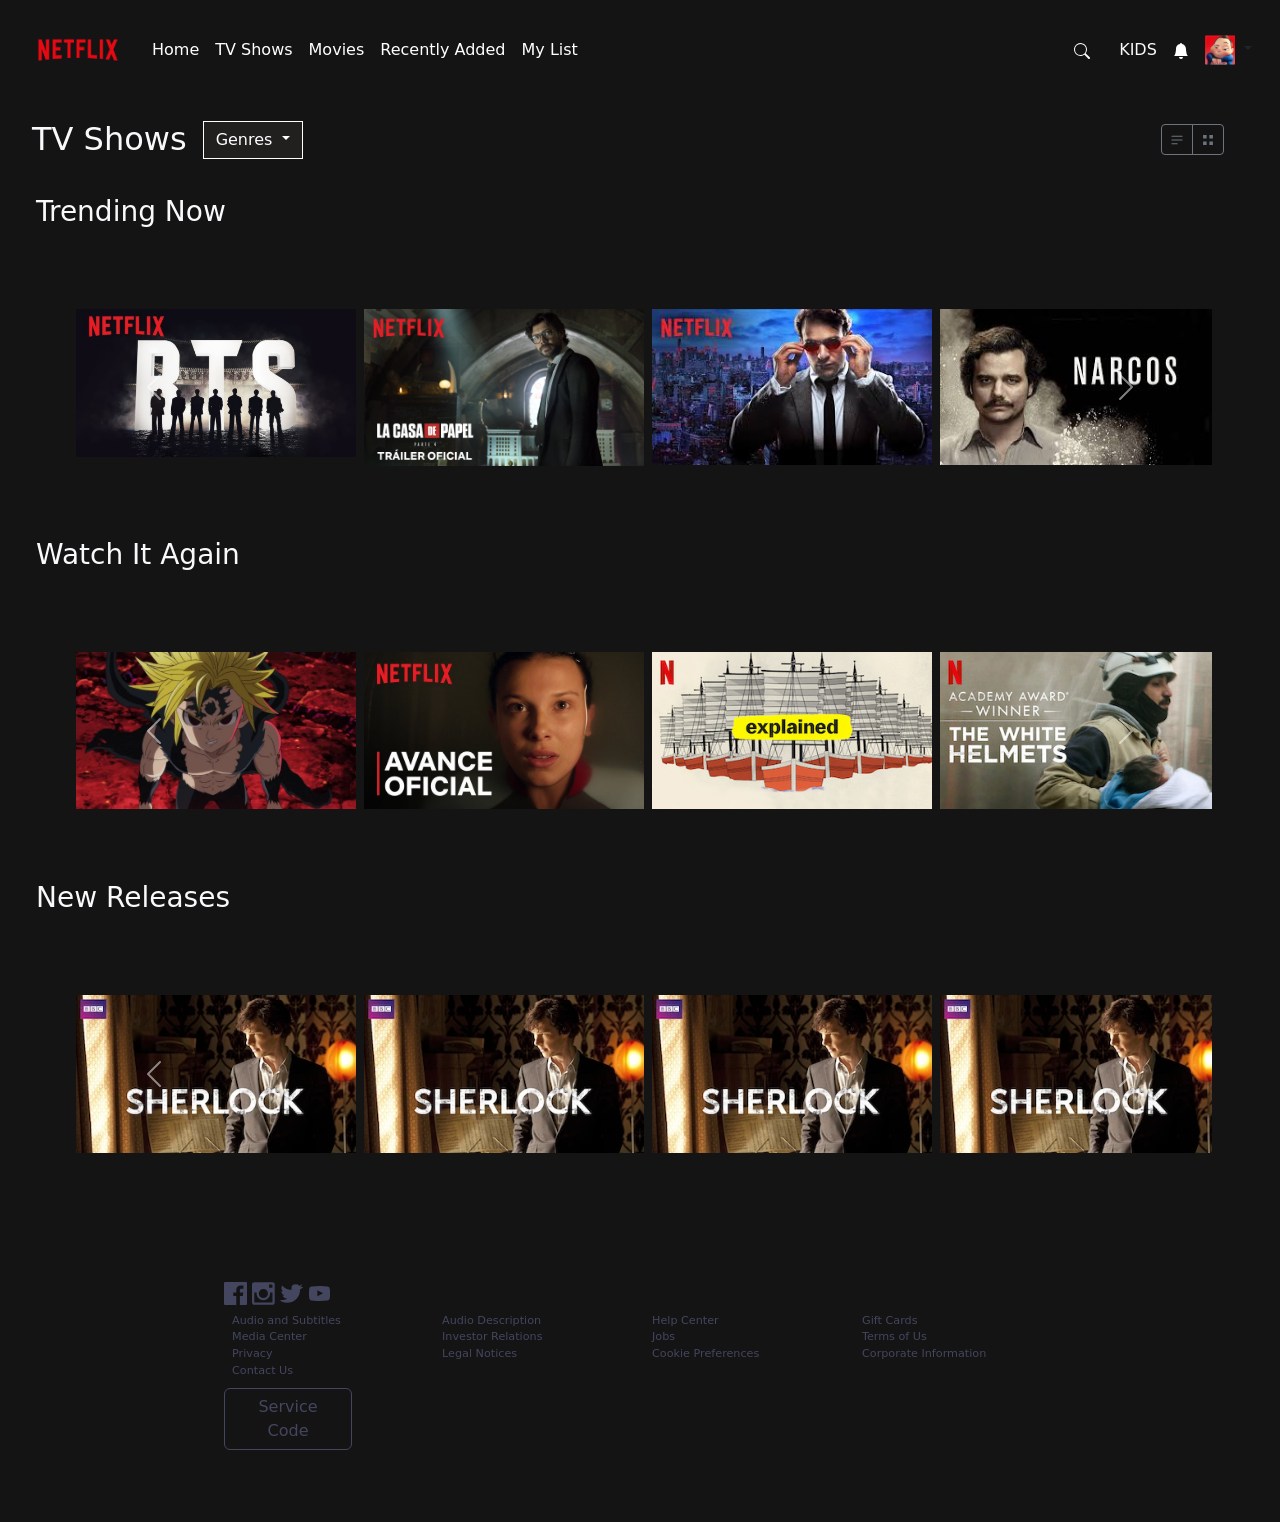
==== index.html @ c2bd01a2 "First update" ====
<!doctype html>
<html lang="en">
  <head>
    <meta charset="utf-8" />
    <meta name="viewport" content="width=device-width, initial-scale=1" />
    <title>Netflix Clone</title>
    <link
      href="https://cdn.jsdelivr.net/npm/bootstrap@5.3.8/dist/css/bootstrap.min.css"
      rel="stylesheet"
      integrity="sha384-sRIl4kxILFvY47J16cr9ZwB07vP4J8+LH7qKQnuqkuIAvNWLzeN8tE5YBujZqJLB"
      crossorigin="anonymous"
    />
    <link rel="stylesheet" href="./css/styles.css" />
  </head>
  <body class="p-3">
    <header>
      <nav class="navbar navbar-expand-lg navbar-dark">
        <div class="container-fluid">
          <a class="navbar-brand" href="./index.html"
            ><img
              src="./Netflix-assets/assets/netflix_logo.png"
              alt="netflix-logo"
              width="100px"
          /></a>
          <button
            class="navbar-toggler"
            type="button"
            data-bs-toggle="collapse"
            data-bs-target="#navbarSupportedContent"
            aria-controls="navbarSupportedContent"
            aria-expanded="false"
            aria-label="Toggle navigation"
          >
            <span class="navbar-toggler-icon"></span>
          </button>
          <div class="collapse navbar-collapse" id="navbarSupportedContent">
            <ul class="navbar-nav me-auto mb-2 mb-lg-0">
              <li class="nav-item">
                <!-- Barra Default Navbar -->
                <a class="nav-link active" aria-current="page" href="#">Home</a>
              </li>
              <li class="nav-item">
                <!-- Barra Default TV ShowNavbar -->
                <a class="nav-link active" aria-current="page" href="#"
                  >TV Shows</a
                >
              </li>
              <li class="nav-item">
                <!-- Barra Default Navbar -->
                <a class="nav-link active" aria-current="page" href="#"
                  >Movies</a
                >
              </li>
              <li class="nav-item">
                <!-- Barra Default Navbar -->
                <a class="nav-link active" aria-current="page" href="#"
                  >Recently Added</a
                >
              </li>
              <li class="nav-item">
                <!-- Barra Default My List Navbar -->
                <a class="nav-link active" aria-current="page" href="#"
                  >My List</a
                >
              </li>
            </ul>
            <div clas="row">
              <!-- contenitore derecho de la barra -->
              <div
                class="col d-flex justify-content-between gap-3 align-items-center list-unstyled"
              >
                <form class="d-flex align-items-center" role="search">
                  <!-- Bar-search -->
                  <button class="btn btn-outline text-light" type="submit">
                    <!-- button search -->
                    <svg
                      xmlns="http://www.w3.org/2000/svg"
                      width="16"
                      height="16"
                      fill="currentColor"
                      class="bi bi-search"
                      viewBox="0 0 16 16"
                    >
                      <path
                        d="M11.742 10.344a6.5 6.5 0 1 0-1.397 1.398h-.001q.044.06.098.115l3.85 3.85a1 1 0 0 0 1.415-1.414l-3.85-3.85a1 1 0 0 0-.115-.1zM12 6.5a5.5 5.5 0 1 1-11 0 5.5 5.5 0 0 1 11 0"
                      />
                    </svg>
                  </button>
                </form>
                <li class="nav-item list-unstyled">
                  <!-- Barra Default Kids Navbar -->
                  <a
                    class="nav-link active text-light"
                    aria-current="page"
                    href="#"
                    >KIDS</a
                  >
                </li>
                <li class="nav-item">
                  <!-- Barra Default TV ShowNavbar -->
                  <a
                    class="nav-link active text-white"
                    aria-current="page"
                    href="#"
                    ><svg
                      xmlns="http://www.w3.org/2000/svg"
                      width="16"
                      height="16"
                      fill="currentColor"
                      class="bi bi-bell-fill"
                      viewBox="0 0 16 16"
                    >
                      <path
                        d="M8 16a2 2 0 0 0 2-2H6a2 2 0 0 0 2 2m.995-14.901a1 1 0 1 0-1.99 0A5 5 0 0 0 3 6c0 1.098-.5 6-2 7h14c-1.5-1-2-5.902-2-7 0-2.42-1.72-4.44-4.005-4.901"
                      /></svg
                  ></a>
                </li>
                <li class="nav-item dropdown">
                  <!-- img user dropdown -->
                  <a
                    class="nav-link dropdown-toggle"
                    href="#"
                    role="button"
                    data-bs-toggle="dropdown"
                    aria-expanded="false"
                    ><!-- Lista desplegable -->
                    <img
                      src="./Netflix-assets/assets/avatar.png"
                      alt="avatar-img"
                      width="30px"
                    />
                  </a>
                  <ul class="dropdown-menu">
                    <li><a class="dropdown-item" href="#">Action</a></li>
                    <li>
                      <a class="dropdown-item" href="#">Another action</a>
                    </li>
                    <li><hr class="dropdown-divider" /></li>
                    <li>
                      <a class="dropdown-item" href="#">Something else here</a>
                    </li>
                  </ul>
                </li>
              </div>
            </div>
          </div>
        </div>
      </nav>
    </header>

    <main class="p-3">
      <div class="row">
        <!-- Conteedor Carrusel -->
        <div class="col d-flex text-light">
          <!-- block title carrusel -->
          <div class="col d-flex justify-content-start align-items-center">
            <h2 class="me-3 mb-0">TV Shows</h2>
            <div class="dropdown netflix-color">
              <!-- dropdown list -->
              <button
                class="btn btn-secondary border-0 dropdown-toggle netflix-color"
                type="button"
                data-bs-toggle="dropdown"
                aria-expanded="false"
              >
                Genres
              </button>
              <ul class="dropdown-menu">
                <li><a class="dropdown-item" href="#">Action</a></li>
                <li><a class="dropdown-item" href="#">Another action</a></li>
                <li>
                  <a class="dropdown-item" href="#">Something else here</a>
                </li>
              </ul>
            </div>
          </div>
          <div class="container d-flex justify-content-end p-4 w-50">
            <div class="btn-group" role="group">
              <button type="button" class="btn btn-outline-secondary btn-sm">
                <svg
                  xmlns="http://www.w3.org/2000/svg"
                  width="14"
                  height="14"
                  viewBox="0 0 20 20"
                >
                  <path
                    fill="currentColor"
                    d="M2 4.75A.75.75 0 0 1 2.75 4h14.5a.75.75 0 0 1 0 1.5H2.75A.75.75 0 0 1 2 4.75Zm0 10.5a.75.75 0 0 1 .75-.75h7.5a.75.75 0 0 1 0 1.5h-7.5a.75.75 0 0 1-.75-.75ZM2 10a.75.75 0 0 1 .75-.75h14.5a.75.75 0 0 1 0 1.5H2.75A.75.75 0 0 1 2 10Z"
                  />
                </svg>
              </button>

              <button type="button" class="btn btn-outline-secondary btn-sm">
                <svg
                  xmlns="http://www.w3.org/2000/svg"
                  width="14"
                  height="14"
                  viewBox="0 0 20 20"
                >
                  <path
                    fill="currentColor"
                    d="M3 3h5v5H3V3zm9 0h5v5h-5V3zM3 12h5v5H3v-5zm9 0h5v5h-5v-5z"
                  />
                </svg>
              </button>
            </div>
          </div>
        </div>
      </div>
      <div class="row">
        <div class="row text-light p-3">
          <h3 class="me-3 mb-0s">Trending Now</h3>
        </div>
        <div class="col p-5">
          <div id="carouselTrending" class="carousel slide">
            <!-- block carousel -->
            <div class="carousel-inner">
              <!-- inizio carrusel -->
              <div class="carousel-item active">
                <!-- slide carousel x6 -->
                <div class="row g-2">
                  <div class="col-6 col-md-3">
                    <!-- contenitote img -->
                    <img
                      src="./Netflix-images/BTS-netflix.webp"
                      class="d-block w-100 m-2"
                      alt="..."
                    />
                  </div>
                  <div class="col-6 col-md-3">
                    <!-- contenitote img -->
                    <img
                      src="./Netflix-images/Casa-de-papel.jpg"
                      class="d-block w-100 m-2"
                      alt="..."
                    />
                  </div>
                  <div class="col-6 col-md-3">
                    <!-- contenitote img -->
                    <img
                      src="./Netflix-images/daredevil.jpg"
                      class="d-block w-100 m-2"
                      alt="..."
                    />
                  </div>
                  <div class="col-6 col-md-3">
                    <!-- contenitote img -->
                    <img
                      src="./Netflix-images/narcos.jpg"
                      class="d-block w-100 m-2"
                      alt="..."
                    />
                  </div>
                </div>
              </div>
              <div class="carousel-inner">
                <!-- inizio carrusel -->
                <div class="carousel-item">
                  <!-- slide carousel x6 -->
                  <div class="row g-2">
                    <div class="col-6 col-md-3">
                      <!-- contenitore img -->
                      <img
                        src="./Netflix-images/S7-3-Netlix.webp"
                        class="d-block w-100 m-2"
                        alt="..."
                      />
                    </div>
                    <div class="col-6 col-md-3">
                      <!-- contenitore img -->
                      <img
                        src="./Netflix-images/SQ-Netflix-5.jpg"
                        class="d-block w-100 m-2"
                        alt="..."
                      />
                    </div>
                    <div class="col-6 col-md-3">
                      <!-- contenitore img -->
                      <img
                        src="./Netflix-assets/assets/media/media12.jpg"
                        class="d-block w-100 m-2"
                        alt="..."
                      />
                    </div>
                    <div class="col-6 col-md-3">
                      <!-- contenitore img -->
                      <img
                        src="./Netflix-assets/assets/media/media1.jpg"
                        class="d-block w-100 m-2"
                        alt="..."
                      />
                    </div>
                  </div>
                </div>
              </div>
            </div>
            <!-- buttons multimedia -->
            <button
              class="carousel-control-prev"
              type="button"
              data-bs-target="#carouselTrending"
              data-bs-slide="prev"
            >
              <span
                class="carousel-control-prev-icon"
                aria-hidden="true"
              ></span>
              <span class="visually-hidden">Previous</span>
            </button>
            <button
              class="carousel-control-next"
              type="button"
              data-bs-target="#carouselTrending"
              data-bs-slide="next"
            >
              <span
                class="carousel-control-next-icon"
                aria-hidden="true"
              ></span>
              <span class="visually-hidden">Next</span>
            </button>
          </div>
        </div>
      </div>
      <div class="row">
        <div class="row text-light p-3">
          <h3 class="me-3 mb-0s">Watch It Again</h3>
        </div>
        <div class="col p-5">
          <div id="carouselAgain" class="carousel slide">
            <!-- block carousel -->
            <div class="carousel-inner">
              <!-- inizio carrusel -->
              <div class="carousel-item active">
                <!-- slide carousel x6 -->
                <div class="row g-2">
                  <div class="col-6 col-md-3">
                    <!-- contenitote img -->
                    <img
                      src="./Netflix-images/S7-2-Netflix.webp"
                      class="d-block w-100 m-2"
                      alt="..."
                    />
                  </div>
                  <div class="col-6 col-md-3">
                    <!-- contenitote img -->
                    <img
                      src="./Netflix-images/ST-Netflix-4.jpg"
                      class="d-block w-100 m-2"
                      alt="..."
                    />
                  </div>
                  <div class="col-6 col-md-3">
                    <!-- contenitote img -->
                    <img
                      src="./Netflix-assets/assets/media/media15.jpg"
                      class="d-block w-100 m-2"
                      alt="..."
                    />
                  </div>
                  <div class="col-6 col-md-3">
                    <!-- contenitote img -->
                    <img
                      src="./Netflix-assets/assets/media/media17.jpg"
                      class="d-block w-100 m-2"
                      alt="..."
                    />
                  </div>
                </div>
              </div>
              <div class="carousel-inner">
                <!-- inizio carrusel -->
                <div class="carousel-item">
                  <!-- slide carousel x6 -->
                  <div class="row g-2">
                    <div class="col-6 col-md-3">
                      <!-- contenitore img -->
                      <img
                        src="./Netflix-assets/assets/media/media1.jpg"
                        class="d-block w-100 m-2"
                        alt="..."
                      />
                    </div>
                    <div class="col-6 col-md-3">
                      <!-- contenitore img -->
                      <img
                        src="./Netflix-assets/assets/media/media1.jpg"
                        class="d-block w-100 m-2"
                        alt="..."
                      />
                    </div>
                    <div class="col-6 col-md-3">
                      <!-- contenitore img -->
                      <img
                        src="./Netflix-assets/assets/media/media1.jpg"
                        class="d-block w-100 m-2"
                        alt="..."
                      />
                    </div>
                    <div class="col-6 col-md-3">
                      <!-- contenitore img -->
                      <img
                        src="./Netflix-assets/assets/media/media1.jpg"
                        class="d-block w-100 m-2"
                        alt="..."
                      />
                    </div>
                  </div>
                </div>
              </div>
            </div>
            <!-- buttons multimedia -->
            <button
              class="carousel-control-prev"
              type="button"
              data-bs-target="#carouselAgain"
              data-bs-slide="prev"
            >
              <span
                class="carousel-control-prev-icon"
                aria-hidden="true"
              ></span>
              <span class="visually-hidden">Previous</span>
            </button>
            <button
              class="carousel-control-next"
              type="button"
              data-bs-target="#carouselAgain"
              data-bs-slide="next"
            >
              <span
                class="carousel-control-next-icon"
                aria-hidden="true"
              ></span>
              <span class="visually-hidden">Next</span>
            </button>
          </div>
        </div>
      </div>
      <div class="row">
        <div class="row text-light p-3">
          <h3 class="me-3 mb-0s">New Releases</h3>
        </div>
        <div class="col p-5">
          <div id="carouselNew" class="carousel slide">
            <!-- block carousel -->
            <div class="carousel-inner">
              <!-- inizio carrusel -->
              <div class="carousel-item active">
                <!-- slide carousel x6 -->
                <div class="row g-2">
                  <div class="col-6 col-md-3">
                    <!-- contenitote img -->
                    <img
                      src="./Netflix-assets/assets/media/media0.webp"
                      class="d-block w-100 m-2"
                      alt="..."
                    />
                  </div>
                  <div class="col-6 col-md-3">
                    <!-- contenitote img -->
                    <img
                      src="./Netflix-assets/assets/media/media0.webp"
                      class="d-block w-100 m-2"
                      alt="..."
                    />
                  </div>
                  <div class="col-6 col-md-3">
                    <!-- contenitote img -->
                    <img
                      src="./Netflix-assets/assets/media/media0.webp"
                      class="d-block w-100 m-2"
                      alt="..."
                    />
                  </div>
                  <div class="col-6 col-md-3">
                    <!-- contenitote img -->
                    <img
                      src="./Netflix-assets/assets/media/media0.webp"
                      class="d-block w-100 m-2"
                      alt="..."
                    />
                  </div>
                </div>
              </div>
              <div class="carousel-inner">
                <!-- inizio carrusel -->
                <div class="carousel-item">
                  <!-- slide carousel x6 -->
                  <div class="row g-2">
                    <div class="col-6 col-md-3">
                      <!-- contenitore img -->
                      <img
                        src="./Netflix-assets/assets/media/media1.jpg"
                        class="d-block w-100 m-2"
                        alt="..."
                      />
                    </div>
                    <div class="col-6 col-md-3">
                      <!-- contenitore img -->
                      <img
                        src="./Netflix-assets/assets/media/media1.jpg"
                        class="d-block w-100 m-2"
                        alt="..."
                      />
                    </div>
                    <div class="col-6 col-md-3">
                      <!-- contenitore img -->
                      <img
                        src="./Netflix-assets/assets/media/media1.jpg"
                        class="d-block w-100 m-2"
                        alt="..."
                      />
                    </div>
                    <div class="col-6 col-md-3">
                      <!-- contenitore img -->
                      <img
                        src="./Netflix-assets/assets/media/media1.jpg"
                        class="d-block w-100 m-2"
                        alt="..."
                      />
                    </div>
                  </div>
                </div>
              </div>
            </div>
            <!-- buttons multimedia -->
            <button
              class="carousel-control-prev"
              type="button"
              data-bs-target="#carouselNew"
              data-bs-slide="prev"
            >
              <span
                class="carousel-control-prev-icon"
                aria-hidden="true"
              ></span>
              <span class="visually-hidden">Previous</span>
            </button>
            <button
              class="carousel-control-next"
              type="button"
              data-bs-target="#carouselNew"
              data-bs-slide="next"
            >
              <span
                class="carousel-control-next-icon"
                aria-hidden="true"
              ></span>
              <span class="visually-hidden">Next</span>
            </button>
          </div>
        </div>
      </div>
    </main>

    <footer class="p-5">
      <div class="row">
        <div class="col">
          <!-- container buttons -->
          <svg
            xmlns="http://www.w3.org/2000/svg"
            width="23"
            height="23"
            viewBox="0 0 20 20"
          >
            <path
              fill="#43465e"
              fill-rule="evenodd"
              d="M18.896 0H1.104C.494 0 0 .494 0 1.104v17.792C0 19.506.494 20 1.104 20h9.578v-7.745H8.076V9.237h2.606V7.01c0-2.584 1.578-3.99 3.883-3.99c1.104 0 2.052.082 2.329.119v2.7h-1.598c-1.254 0-1.496.596-1.496 1.47v1.927h2.989l-.39 3.018h-2.6V20h5.097c.61 0 1.104-.494 1.104-1.104V1.104C20 .494 19.506 0 18.896 0Z"
            />
          </svg>
          <svg
            xmlns="http://www.w3.org/2000/svg"
            width="23"
            height="23"
            viewBox="0 0 432 432"
          >
            <path
              fill="#43465e"
              d="M384 99V56q0-11-11-11h-42q-11 0-11 11v43q0 10 11 10h42q11 0 11-10zM53 387h320q11 0 11-11V195h-45q2 12 2 21q0 53-37.5 90.5T213 344t-90.5-37.5T85 216q0-11 2-21H43v181q0 11 10 11zm160.5-256q-35.5 0-60.5 25t-25 60t25 60t60.5 25t60.5-25t25-60t-25-60t-60.5-25zM384 3q18 0 30.5 12.5T427 45v342q0 17-12.5 29.5T384 429H43q-18 0-30.5-12.5T0 387V45q0-17 12.5-29.5T43 3h341z"
            />
          </svg>
          <svg
            xmlns="http://www.w3.org/2000/svg"
            width="23"
            height="23"
            viewBox="0 0 1024 832"
          >
            <path
              fill="#43465e"
              d="M1024 128q-91 0-121 4q58-35 89-132q-9 6-29.5 19t-33 20.5T898 55t-36 11Q800 0 709 0q-92 0-144.5 38.5T512 160q0 4-1 27t-1 42.5t2 26.5q-134-7-237-53T96 64q-32 55-32 96q0 57 16 94.5t56 64.5q-40 1-72 1q0 152 146 181q-27 8-56 8q-20 0-39-4q19 61 76.5 97.5T320 640q-23 23-54 37t-71 19.5t-65 6.5t-66 1q-4 0-29 1.5T0 706q27 52 110.5 89T322 832q112 0 207.5-36.5t162-97.5T805 558t69-164t22-170q0-3 9.5-5.5T930 211t31.5-13.5t34-26.5t28.5-43z"
            />
          </svg>
          <svg
            xmlns="http://www.w3.org/2000/svg"
            width="23"
            height="23"
            viewBox="0 0 24 24"
          >
            <path
              fill="#43465e"
              d="M23 9.71a8.5 8.5 0 0 0-.91-4.13a2.92 2.92 0 0 0-1.72-1A78.36 78.36 0 0 0 12 4.27a78.45 78.45 0 0 0-8.34.3a2.87 2.87 0 0 0-1.46.74c-.9.83-1 2.25-1.1 3.45a48.29 48.29 0 0 0 0 6.48a9.55 9.55 0 0 0 .3 2a3.14 3.14 0 0 0 .71 1.36a2.86 2.86 0 0 0 1.49.78a45.18 45.18 0 0 0 6.5.33c3.5.05 6.57 0 10.2-.28a2.88 2.88 0 0 0 1.53-.78a2.49 2.49 0 0 0 .61-1a10.58 10.58 0 0 0 .52-3.4c.04-.56.04-3.94.04-4.54ZM9.74 14.85V8.66l5.92 3.11c-1.66.92-3.85 1.96-5.92 3.08Z"
            />
          </svg>
        </div>
      </div>
      <div class="row p-2 footerP">
        <div class="container">
          <div class="row text-netflix">
            <!-- container info -->
            <div class="col d-flex flex-column">
              <span>Audio and Subtitles</span>
              <span>Media Center</span>
              <span>Privacy</span>
              <span>Contact Us</span>
            </div>
            <div class="col d-flex flex-column">
              <span>Audio Description</span>
              <span>Investor Relations</span>
              <span>Legal Notices</span>
            </div>
            <div class="col d-flex flex-column">
              <span>Help Center</span>
              <span>Jobs</span>
              <span>Cookie Preferences</span>
            </div>
            <div class="col d-flex flex-column">
              <span>Gift Cards</span>
              <span>Terms of Us</span>
              <span>Corporate Information</span>
            </div>
          </div>
        </div>
      </div>
      <div class="row d-flex" >
        <a href="./userpage.html">
          <button type="button" class="btn styleButton"style="width: 8em">Service Code</button>
        </a>
        
      </div>
    </footer>

    <script
      src="https://cdn.jsdelivr.net/npm/bootstrap@5.3.8/dist/js/bootstrap.bundle.min.js"
      integrity="sha384-FKyoEForCGlyvwx9Hj09JcYn3nv7wiPVlz7YYwJrWVcXK/BmnVDxM+D2scQbITxI"
      crossorigin="anonymous"
    ></script>
  </body>
</html>
---- css/styles.css ----
.netflix-color{
    background-color:#221f1f;
    border: 1px solid white;

}
body{
    background-color: #141414;
}
.text-netflix{
    color: #43465e;
}
.headerShadow{
   background-image: linear-gradient(to bottom, #000000, #060606, #0b0b0b, #101010, #141414);
}
footer{
    margin: 0.5em 10em;
}
.footerP{
    font-size: 0.7em;

}
.styleButton{
    color: #43465e;
    background-color:#141414;
    border: 1px solid #43465e;
    width: 18em;
}
.styleButton2{
    color: #ffffff;
    background-color:#333333;
    font-size: 1.3em;
    font-weight: bold;
    width: 18em;
}
.inputStyle{
    background-color: #6f6f72;
    width: 18em;
    height: 2em;
    color: white;
    font-size: 1em;
}
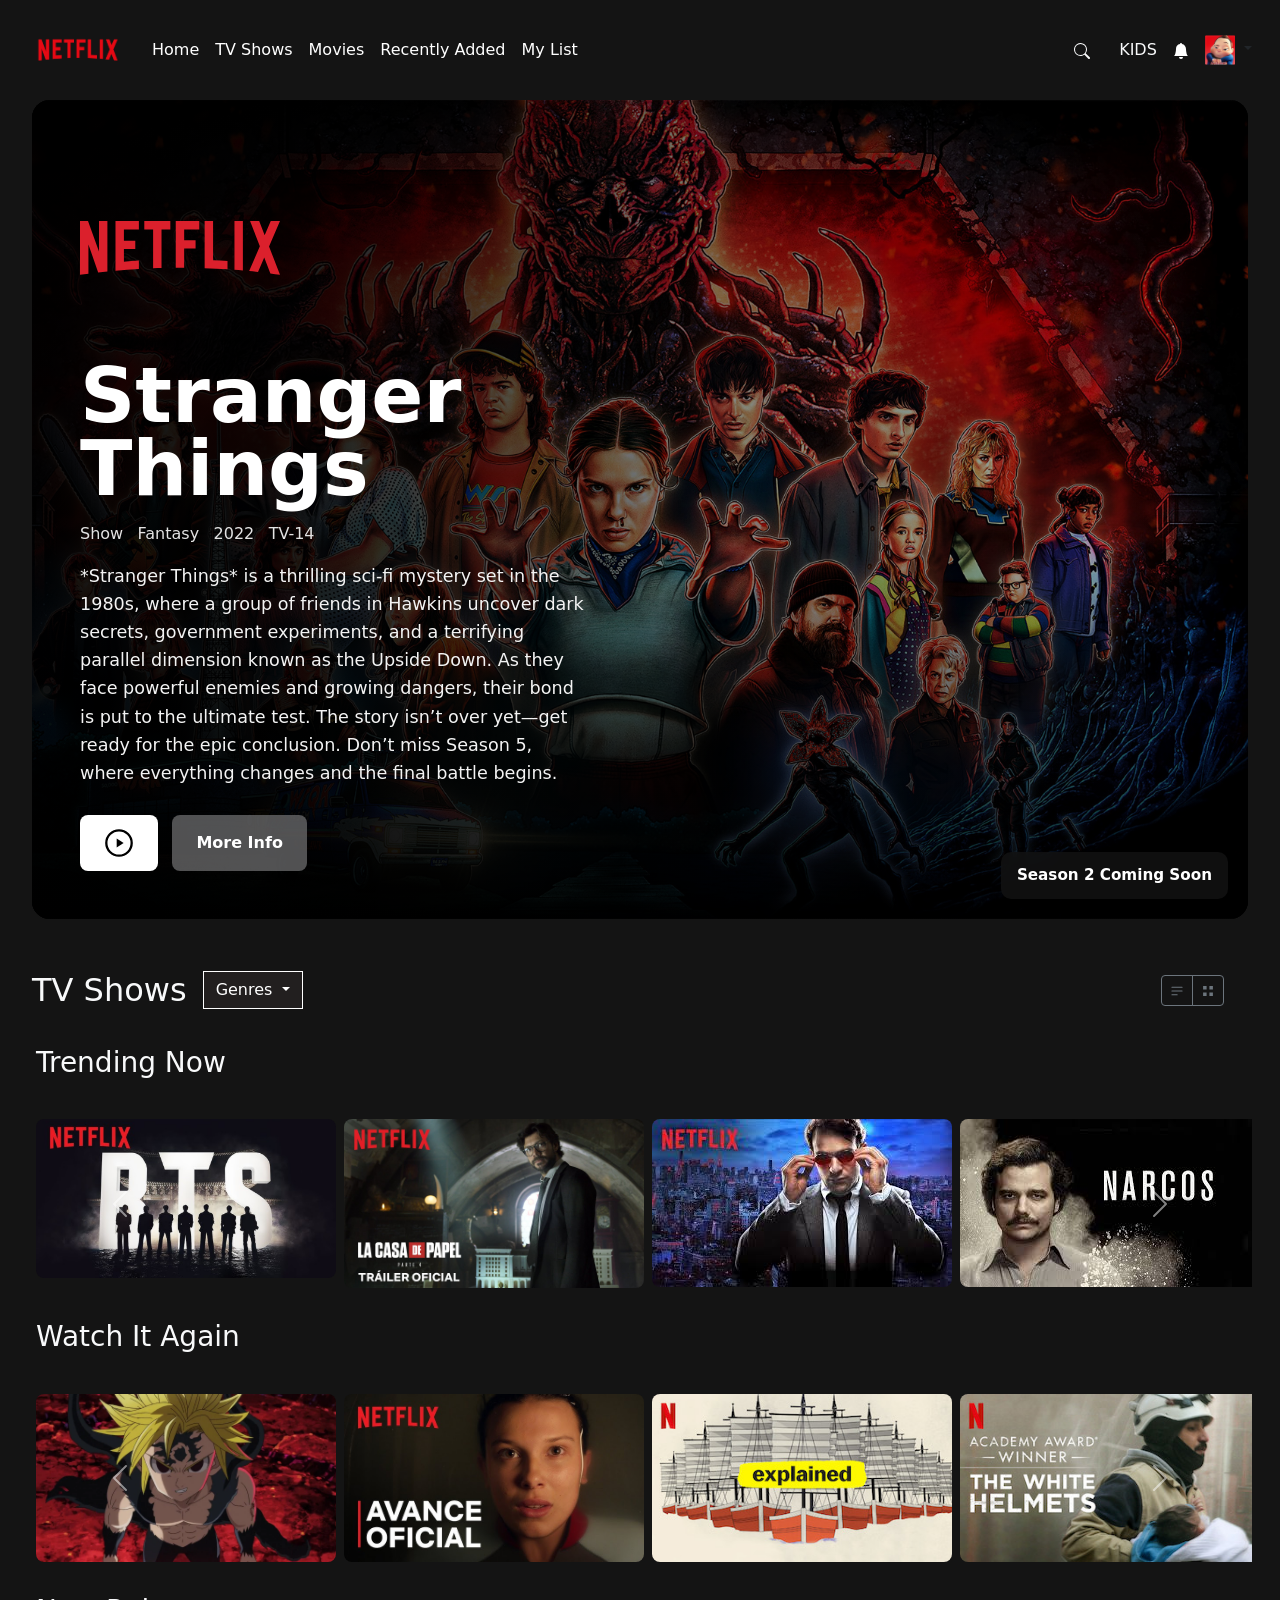
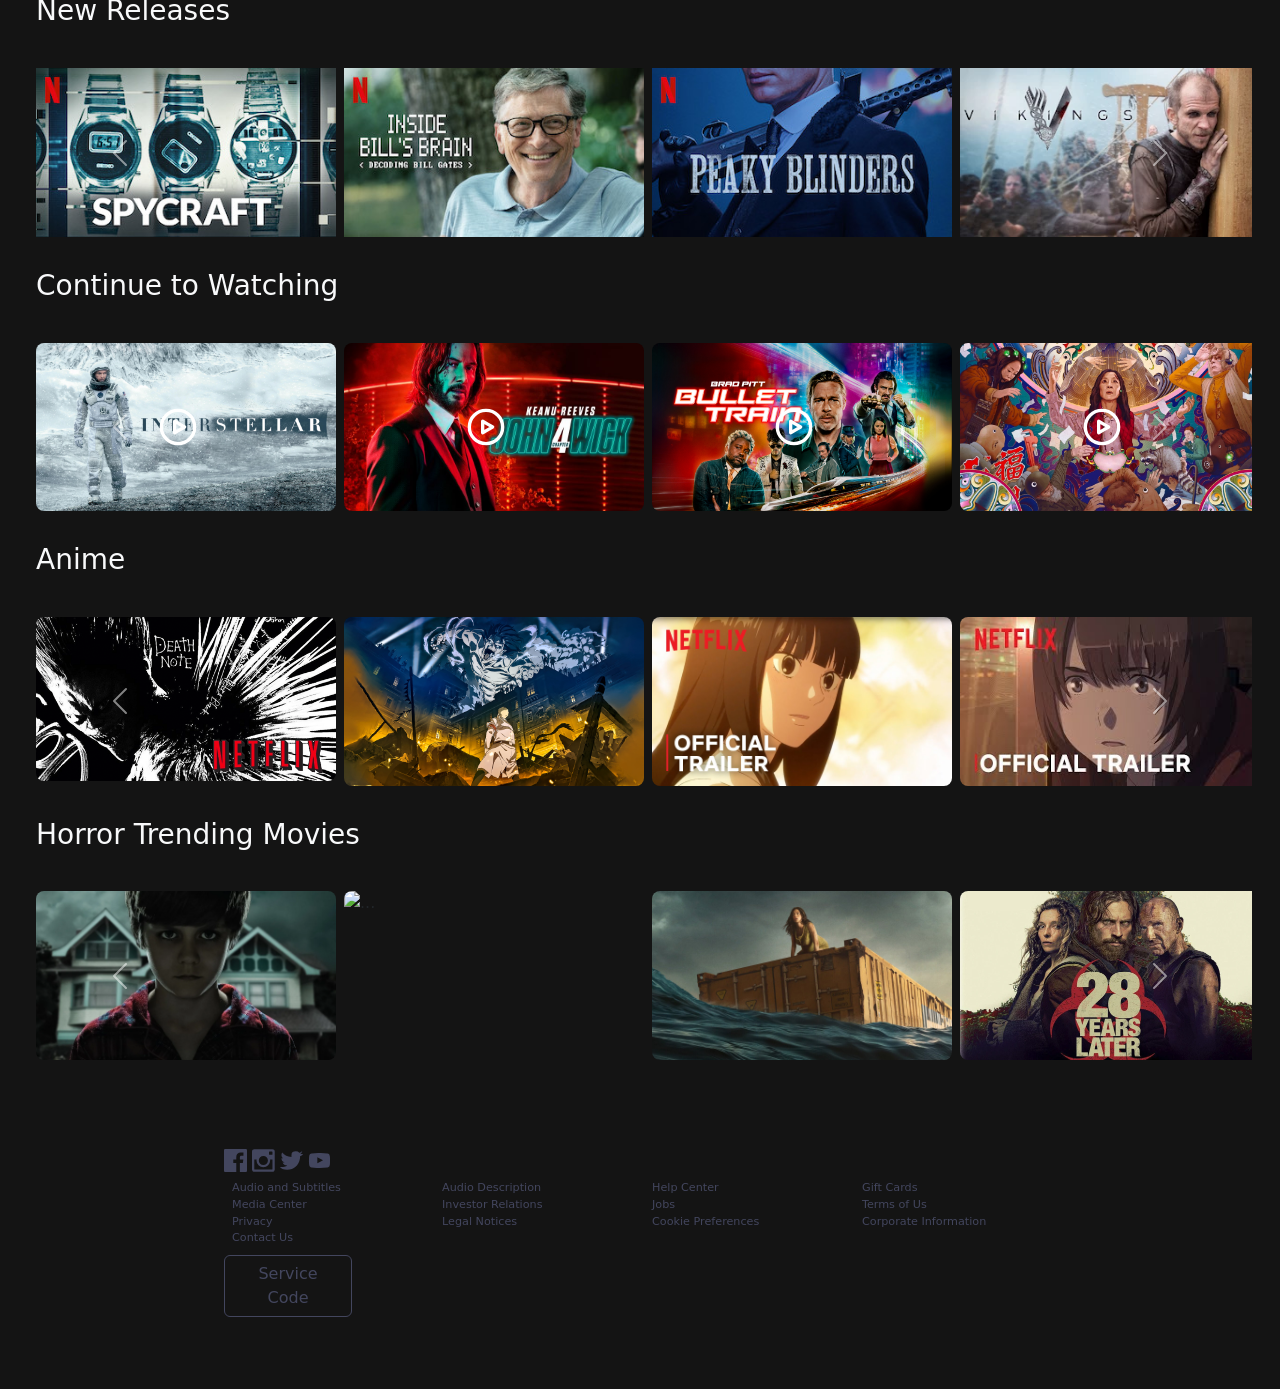
==== commit 8718e8ab: "Added the settings page" ====
--- a/index.html
+++ b/index.html
@@ -130,10 +130,16 @@
                       width="30px"
                     />
                   </a>
-                  <ul class="dropdown-menu">
-                    <li><a class="dropdown-item" href="#">Action</a></li>
+                  <ul class="dropdown-menu dropdown-menu-end">
                     <li>
-                      <a class="dropdown-item" href="#">Another action</a>
+                      <a class="dropdown-item" href="./settings.html"
+                        >Settings</a
+                      >
+                    </li>
+                    <li>
+                      <a class="dropdown-item" href="./userpage.html"
+                        >My Account</a
+                      >
                     </li>
                     <li><hr class="dropdown-divider" /></li>
                     <li>
@@ -149,6 +155,90 @@
     </header>
 
     <main class="p-3">
+      <section class="hero-banner">
+        <!-- banner netflix -->
+
+        <div class="hero-banner-bg">
+          <img
+            src="./Netflix-images/stranger-things-3840x2160-25038.jpg"
+            alt="Featured show banner"
+          />
+        </div>
+
+        <div class="hero-banner-overlay"></div>
+
+        <div class="hero-banner-content">
+          <div class="hero-kicker">
+            <svg
+              xmlns="http://www.w3.org/2000/svg"
+              width="200"
+              height="200"
+              viewBox="0 0 512 138"
+            >
+              <path
+                fill="#DB202C"
+                d="M340.657 0v100.203c12.36.575 24.687 1.27 36.98 2.09v21.245a1822.444 1822.444 0 0 0-58.542-2.959V0h21.562ZM512 .012l-28.077 65.094l28.07 72.438l-.031.013a1789.409 1789.409 0 0 0-24.576-3.323l-15.763-40.656l-15.913 36.882a1815.88 1815.88 0 0 0-22.662-2.36l27.371-63.43L435.352.013h23.325l14.035 36.184L488.318.012H512ZM245.093 119.526V.011h60.19v21.436h-38.628v27.78h29.227v21.245h-29.227v49.05l-21.562.004ZM164.58 21.448V.01h66.69v21.437h-22.565v98.66c-7.197.19-14.386.412-21.56.683V21.448H164.58ZM90.868 126.966V.014h59.89v21.435h-38.331v29.036c8.806-.113 21.327-.24 29.117-.222V71.51c-9.751-.12-20.758.134-29.117.217v32.164a1848.195 1848.195 0 0 1 38.331-2.62v21.247a1815.638 1815.638 0 0 0-59.89 4.45ZM48.571 77.854L48.57.01h21.562v128.96c-7.882.81-15.75 1.673-23.603 2.584L21.56 59.824v74.802a1834.87 1834.87 0 0 0-21.561 2.936V.012H20.49l28.08 77.842Zm346.854 46.965V.012h21.563V126.6c-7.179-.64-14.364-1.23-21.563-1.78Z"
+              />
+            </svg>
+          </div>
+
+          <h1 class="hero-title">Stranger Things</h1>
+
+          <div class="hero-meta">
+            <span>Show</span>
+            <span>Fantasy</span>
+            <span>2022</span>
+            <span>TV-14</span>
+          </div>
+
+          <p class="hero-description">
+            *Stranger Things* is a thrilling sci-fi mystery set in the 1980s,
+            where a group of friends in Hawkins uncover dark secrets, government
+            experiments, and a terrifying parallel dimension known as the Upside
+            Down. As they face powerful enemies and growing dangers, their bond
+            is put to the ultimate test. The story isn’t over yet—get ready for
+            the epic conclusion. Don’t miss Season 5, where everything changes
+            and the final battle begins.
+          </p>
+
+          <div class="hero-actions">
+            <button type="button" class="btn btn-hero-play">
+              <svg
+                xmlns="http://www.w3.org/2000/svg"
+                width="30"
+                height="30"
+                viewBox="0 0 26 26"
+              >
+                <circle
+                  cx="13"
+                  cy="13"
+                  r="11"
+                  fill="none"
+                  stroke="#000000"
+                  stroke-width="2"
+                />
+                <path fill="#000000" d="m17 13l-6 4V9" />
+              </svg>
+            </button>
+
+            <button
+              type="button"
+              class="btn btn-hero-info"
+              data-bs-toggle="modal"
+              data-bs-target="#movieModal"
+              data-title="Wednesday"
+              data-review="Smart, sarcastic and a little dead inside, Wednesday Addams investigates a murder spree while making new friends and foes at Nevermore Academy."
+              data-genre="Fantasy / Mystery"
+              data-year="2022"
+              data-image="./Netflix-images/ST-Netflix-4.jpg"
+            >
+              More Info
+            </button>
+          </div>
+        </div>
+
+        <div class="hero-badge">Season 2 Coming Soon</div>
+      </section>
       <div class="row">
         <!-- Conteedor Carrusel -->
         <div class="col d-flex text-light">
@@ -211,7 +301,7 @@
         <div class="row text-light p-3">
           <h3 class="me-3 mb-0s">Trending Now</h3>
         </div>
-        <div class="col p-5">
+        <div class="col p-2">
           <div id="carouselTrending" class="carousel slide">
             <!-- block carousel -->
             <div class="carousel-inner">
@@ -223,7 +313,7 @@
                     <!-- contenitote img -->
                     <img
                       src="./Netflix-images/BTS-netflix.webp"
-                      class="d-block w-100 m-2"
+                      class="d-block w-100 m-2 movie-card"
                       alt="..."
                     />
                   </div>
@@ -231,7 +321,7 @@
                     <!-- contenitote img -->
                     <img
                       src="./Netflix-images/Casa-de-papel.jpg"
-                      class="d-block w-100 m-2"
+                      class="d-block w-100 m-2 movie-card"
                       alt="..."
                     />
                   </div>
@@ -239,7 +329,7 @@
                     <!-- contenitote img -->
                     <img
                       src="./Netflix-images/daredevil.jpg"
-                      class="d-block w-100 m-2"
+                      class="d-block w-100 m-2 movie-card"
                       alt="..."
                     />
                   </div>
@@ -247,7 +337,7 @@
                     <!-- contenitote img -->
                     <img
                       src="./Netflix-images/narcos.jpg"
-                      class="d-block w-100 m-2"
+                      class="d-block w-100 m-2 movie-card"
                       alt="..."
                     />
                   </div>
@@ -262,7 +352,7 @@
                       <!-- contenitore img -->
                       <img
                         src="./Netflix-images/S7-3-Netlix.webp"
-                        class="d-block w-100 m-2"
+                        class="d-block w-100 m-2 movie-card"
                         alt="..."
                       />
                     </div>
@@ -270,7 +360,7 @@
                       <!-- contenitore img -->
                       <img
                         src="./Netflix-images/SQ-Netflix-5.jpg"
-                        class="d-block w-100 m-2"
+                        class="d-block w-100 m-2 movie-card"
                         alt="..."
                       />
                     </div>
@@ -278,7 +368,7 @@
                       <!-- contenitore img -->
                       <img
                         src="./Netflix-assets/assets/media/media12.jpg"
-                        class="d-block w-100 m-2"
+                        class="d-block w-100 m-2 movie-card"
                         alt="..."
                       />
                     </div>
@@ -286,7 +376,7 @@
                       <!-- contenitore img -->
                       <img
                         src="./Netflix-assets/assets/media/media1.jpg"
-                        class="d-block w-100 m-2"
+                        class="d-block w-100 m-2 movie-card"
                         alt="..."
                       />
                     </div>
@@ -326,7 +416,7 @@
         <div class="row text-light p-3">
           <h3 class="me-3 mb-0s">Watch It Again</h3>
         </div>
-        <div class="col p-5">
+        <div class="col p-2">
           <div id="carouselAgain" class="carousel slide">
             <!-- block carousel -->
             <div class="carousel-inner">
@@ -338,7 +428,7 @@
                     <!-- contenitote img -->
                     <img
                       src="./Netflix-images/S7-2-Netflix.webp"
-                      class="d-block w-100 m-2"
+                      class="d-block w-100 m-2 movie-card"
                       alt="..."
                     />
                   </div>
@@ -346,7 +436,7 @@
                     <!-- contenitote img -->
                     <img
                       src="./Netflix-images/ST-Netflix-4.jpg"
-                      class="d-block w-100 m-2"
+                      class="d-block w-100 m-2 movie-card"
                       alt="..."
                     />
                   </div>
@@ -354,7 +444,7 @@
                     <!-- contenitote img -->
                     <img
                       src="./Netflix-assets/assets/media/media15.jpg"
-                      class="d-block w-100 m-2"
+                      class="d-block w-100 m-2 movie-card"
                       alt="..."
                     />
                   </div>
@@ -362,7 +452,7 @@
                     <!-- contenitote img -->
                     <img
                       src="./Netflix-assets/assets/media/media17.jpg"
-                      class="d-block w-100 m-2"
+                      class="d-block w-100 m-2 movie-card"
                       alt="..."
                     />
                   </div>
@@ -376,32 +466,32 @@
                     <div class="col-6 col-md-3">
                       <!-- contenitore img -->
                       <img
-                        src="./Netflix-assets/assets/media/media1.jpg"
-                        class="d-block w-100 m-2"
-                        alt="..."
-                      />
-                    </div>
-                    <div class="col-6 col-md-3">
-                      <!-- contenitore img -->
-                      <img
-                        src="./Netflix-assets/assets/media/media1.jpg"
-                        class="d-block w-100 m-2"
-                        alt="..."
-                      />
-                    </div>
-                    <div class="col-6 col-md-3">
-                      <!-- contenitore img -->
-                      <img
-                        src="./Netflix-assets/assets/media/media1.jpg"
-                        class="d-block w-100 m-2"
-                        alt="..."
-                      />
-                    </div>
-                    <div class="col-6 col-md-3">
-                      <!-- contenitore img -->
-                      <img
-                        src="./Netflix-assets/assets/media/media1.jpg"
-                        class="d-block w-100 m-2"
+                        src="./Netflix-assets/assets/media/media10.jpg"
+                        class="d-block w-100 m-2 movie-card"
+                        alt="..."
+                      />
+                    </div>
+                    <div class="col-6 col-md-3">
+                      <!-- contenitore img -->
+                      <img
+                        src="./Netflix-assets/assets/media/media11.jpg"
+                        class="d-block w-100 m-2 movie-card"
+                        alt="..."
+                      />
+                    </div>
+                    <div class="col-6 col-md-3">
+                      <!-- contenitore img -->
+                      <img
+                        src="./Netflix-assets/assets/media/media13.jpg"
+                        class="d-block w-100 m-2 movie-card"
+                        alt="..."
+                      />
+                    </div>
+                    <div class="col-6 col-md-3">
+                      <!-- contenitore img -->
+                      <img
+                        src="./Netflix-assets/assets/media/media14.webp"
+                        class="d-block w-100 m-2 movie-card"
                         alt="..."
                       />
                     </div>
@@ -441,7 +531,7 @@
         <div class="row text-light p-3">
           <h3 class="me-3 mb-0s">New Releases</h3>
         </div>
-        <div class="col p-5">
+        <div class="col p-2">
           <div id="carouselNew" class="carousel slide">
             <!-- block carousel -->
             <div class="carousel-inner">
@@ -452,7 +542,7 @@
                   <div class="col-6 col-md-3">
                     <!-- contenitote img -->
                     <img
-                      src="./Netflix-assets/assets/media/media0.webp"
+                      src="./Netflix-assets/assets/media/media18.jpg"
                       class="d-block w-100 m-2"
                       alt="..."
                     />
@@ -460,7 +550,7 @@
                   <div class="col-6 col-md-3">
                     <!-- contenitote img -->
                     <img
-                      src="./Netflix-assets/assets/media/media0.webp"
+                      src="./Netflix-assets/assets/media/media20.jpg"
                       class="d-block w-100 m-2"
                       alt="..."
                     />
@@ -468,7 +558,7 @@
                   <div class="col-6 col-md-3">
                     <!-- contenitote img -->
                     <img
-                      src="./Netflix-assets/assets/media/media0.webp"
+                      src="./Netflix-assets/assets/media/media28.jpg"
                       class="d-block w-100 m-2"
                       alt="..."
                     />
@@ -476,7 +566,7 @@
                   <div class="col-6 col-md-3">
                     <!-- contenitote img -->
                     <img
-                      src="./Netflix-assets/assets/media/media0.webp"
+                      src="./Netflix-assets/assets/media/media21.webp"
                       class="d-block w-100 m-2"
                       alt="..."
                     />
@@ -491,7 +581,7 @@
                     <div class="col-6 col-md-3">
                       <!-- contenitore img -->
                       <img
-                        src="./Netflix-assets/assets/media/media1.jpg"
+                        src="./Netflix-assets/assets/media/media29.jpg"
                         class="d-block w-100 m-2"
                         alt="..."
                       />
@@ -499,7 +589,7 @@
                     <div class="col-6 col-md-3">
                       <!-- contenitore img -->
                       <img
-                        src="./Netflix-assets/assets/media/media1.jpg"
+                        src="./Netflix-assets/assets/media/media27.jpg"
                         class="d-block w-100 m-2"
                         alt="..."
                       />
@@ -507,7 +597,7 @@
                     <div class="col-6 col-md-3">
                       <!-- contenitore img -->
                       <img
-                        src="./Netflix-assets/assets/media/media1.jpg"
+                        src="./Netflix-assets/assets/media/media25.webp"
                         class="d-block w-100 m-2"
                         alt="..."
                       />
@@ -515,7 +605,7 @@
                     <div class="col-6 col-md-3">
                       <!-- contenitore img -->
                       <img
-                        src="./Netflix-assets/assets/media/media1.jpg"
+                        src="./Netflix-assets/assets/media/media32.jpg"
                         class="d-block w-100 m-2"
                         alt="..."
                       />
@@ -541,6 +631,553 @@
               class="carousel-control-next"
               type="button"
               data-bs-target="#carouselNew"
+              data-bs-slide="next"
+            >
+              <span
+                class="carousel-control-next-icon"
+                aria-hidden="true"
+              ></span>
+              <span class="visually-hidden">Next</span>
+            </button>
+          </div>
+        </div>
+      </div>
+      <div class="row">
+        <div class="row text-light p-3">
+          <h3 class="me-3 mb-0s">Continue to Watching</h3>
+          <!-- block continue to watching-->
+        </div>
+        <div class="col p-2">
+          <div id="carouselContinue" class="carousel slide">
+            <!-- block carousel -->
+            <div class="carousel-inner">
+              <!-- inizio carrusel -->
+              <div class="carousel-item active">
+                <!-- slide carousel x6 -->
+                <div class="row g-2">
+                  <div class="col-6 col-md-3 position-relative">
+                    <!-- contenitote img -->
+                    <img
+                      src="./Netflix-images/8a7dd34b09c9c25336a3d850d4c431455e1aaaf0.avif"
+                      class="d-block w-100 m-2 movie-card"
+                      alt="..."
+                    />
+                    <span
+                      class="position-absolute top-50 start-50 translate-middle"
+                    >
+                      <svg
+                        xmlns="http://www.w3.org/2000/svg"
+                        width="40"
+                        height="40"
+                        viewBox="0 0 48 48"
+                        fill="#000000"
+                      >
+                        <g
+                          fill="none"
+                          stroke="#ffffff"
+                          stroke-linejoin="round"
+                          stroke-width="4"
+                        >
+                          <path
+                            d="M24 44c11.046 0 20-8.954 20-20S35.046 4 24 4S4 12.954 4 24s8.954 20 20 20Z"
+                          />
+                          <path
+                            d="M20 24v-6.928l6 3.464L32 24l-6 3.464l-6 3.464V24Z"
+                          />
+                        </g>
+                      </svg>
+                    </span>
+                  </div>
+                  <div class="col-6 col-md-3 position-relative">
+                    <!-- contenitote img -->
+                    <img
+                      src="./Netflix-images/18980.jpg"
+                      class="d-block w-100 m-2 movie-card"
+                      alt="..."
+                    />
+                    <span
+                      class="position-absolute top-50 start-50 translate-middle"
+                    >
+                      <svg
+                        xmlns="http://www.w3.org/2000/svg"
+                        width="40"
+                        height="40"
+                        viewBox="0 0 48 48"
+                        fill="#000000"
+                      >
+                        <g
+                          fill="none"
+                          stroke="#ffffff"
+                          stroke-linejoin="round"
+                          stroke-width="4"
+                        >
+                          <path
+                            d="M24 44c11.046 0 20-8.954 20-20S35.046 4 24 4S4 12.954 4 24s8.954 20 20 20Z"
+                          />
+                          <path
+                            d="M20 24v-6.928l6 3.464L32 24l-6 3.464l-6 3.464V24Z"
+                          />
+                        </g>
+                      </svg>
+                    </span>
+                  </div>
+                  <div class="col-6 col-md-3 position-relative">
+                    <!-- contenitote img -->
+                    <img
+                      src="./Netflix-images/DP_6702630_BulletTrain_CoverArt_3840x2160_US_2000x1125_thumbnail.jpg"
+                      class="d-block w-100 m-2 movie-card"
+                      alt="..."
+                    />
+                    <span
+                      class="position-absolute top-50 start-50 translate-middle"
+                    >
+                      <svg
+                        xmlns="http://www.w3.org/2000/svg"
+                        width="40"
+                        height="40"
+                        viewBox="0 0 48 48"
+                        fill="#000000"
+                      >
+                        <g
+                          fill="none"
+                          stroke="#ffffff"
+                          stroke-linejoin="round"
+                          stroke-width="4"
+                        >
+                          <path
+                            d="M24 44c11.046 0 20-8.954 20-20S35.046 4 24 4S4 12.954 4 24s8.954 20 20 20Z"
+                          />
+                          <path
+                            d="M20 24v-6.928l6 3.464L32 24l-6 3.464l-6 3.464V24Z"
+                          />
+                        </g>
+                      </svg>
+                    </span>
+                  </div>
+                  <div class="col-6 col-md-3 position-relative">
+                    <!-- contenitote img -->
+                    <img
+                      src="./Netflix-images/Everything Everywhere All at Once.webp"
+                      class="d-block w-100 m-2 movie-card"
+                      alt="..."
+                    />
+                    <span
+                      class="position-absolute top-50 start-50 translate-middle"
+                    >
+                      <svg
+                        xmlns="http://www.w3.org/2000/svg"
+                        width="40"
+                        height="40"
+                        viewBox="0 0 48 48"
+                        fill="#000000"
+                      >
+                        <g
+                          fill="none"
+                          stroke="#ffffff"
+                          stroke-linejoin="round"
+                          stroke-width="4"
+                        >
+                          <path
+                            d="M24 44c11.046 0 20-8.954 20-20S35.046 4 24 4S4 12.954 4 24s8.954 20 20 20Z"
+                          />
+                          <path
+                            d="M20 24v-6.928l6 3.464L32 24l-6 3.464l-6 3.464V24Z"
+                          />
+                        </g>
+                      </svg>
+                    </span>
+                  </div>
+                </div>
+              </div>
+              <div class="carousel-inner">
+                <!-- inizio carrusel -->
+                <div class="carousel-item">
+                  <!-- slide carousel x6 -->
+                  <div class="row g-2">
+                    <div class="col-6 col-md-3 position-relative">
+                      <!-- contenitore img -->
+                      <img
+                        src="./Netflix-images/flm-netflix.jpg"
+                        class="d-block w-100 m-2 movie-card"
+                        alt="..."
+                      />
+                      <span
+                        class="position-absolute top-50 start-50 translate-middle"
+                      >
+                        <svg
+                          xmlns="http://www.w3.org/2000/svg"
+                          width="40"
+                          height="40"
+                          viewBox="0 0 48 48"
+                          fill="#000000"
+                        >
+                          <g
+                            fill="none"
+                            stroke="#ffffff"
+                            stroke-linejoin="round"
+                            stroke-width="4"
+                          >
+                            <path
+                              d="M24 44c11.046 0 20-8.954 20-20S35.046 4 24 4S4 12.954 4 24s8.954 20 20 20Z"
+                            />
+                            <path
+                              d="M20 24v-6.928l6 3.464L32 24l-6 3.464l-6 3.464V24Z"
+                            />
+                          </g>
+                        </svg>
+                      </span>
+                    </div>
+                    <div class="col-6 col-md-3 position-relative">
+                      <!-- contenitore img -->
+                      <img
+                        src="./Netflix-images/theconjuring.jpg"
+                        class="d-block w-100 m-2 movie-card"
+                        alt="..."
+                      />
+                      <span
+                        class="position-absolute top-50 start-50 translate-middle"
+                      >
+                        <svg
+                          xmlns="http://www.w3.org/2000/svg"
+                          width="40"
+                          height="40"
+                          viewBox="0 0 48 48"
+                          fill="#000000"
+                        >
+                          <g
+                            fill="none"
+                            stroke="#ffffff"
+                            stroke-linejoin="round"
+                            stroke-width="4"
+                          >
+                            <path
+                              d="M24 44c11.046 0 20-8.954 20-20S35.046 4 24 4S4 12.954 4 24s8.954 20 20 20Z"
+                            />
+                            <path
+                              d="M20 24v-6.928l6 3.464L32 24l-6 3.464l-6 3.464V24Z"
+                            />
+                          </g>
+                        </svg>
+                      </span>
+                    </div>
+                    <div class="col-6 col-md-3 position-relative">
+                      <!-- contenitore img -->
+                      <img
+                        src="./Netflix-assets/assets/media/media8.webp"
+                        class="d-block w-100 m-2 movie-card"
+                        alt="..."
+                      />
+                      <span
+                        class="position-absolute top-50 start-50 translate-middle"
+                      >
+                        <svg
+                          xmlns="http://www.w3.org/2000/svg"
+                          width="40"
+                          height="40"
+                          viewBox="0 0 48 48"
+                          fill="#000000"
+                        >
+                          <g
+                            fill="none"
+                            stroke="#ffffff"
+                            stroke-linejoin="round"
+                            stroke-width="4"
+                          >
+                            <path
+                              d="M24 44c11.046 0 20-8.954 20-20S35.046 4 24 4S4 12.954 4 24s8.954 20 20 20Z"
+                            />
+                            <path
+                              d="M20 24v-6.928l6 3.464L32 24l-6 3.464l-6 3.464V24Z"
+                            />
+                          </g>
+                        </svg>
+                      </span>
+                    </div>
+                    <div class="col-6 col-md-3 position-relative">
+                      <!-- contenitore img -->
+                      <img
+                        src="./Netflix-images/death-note-recensione.png"
+                        class="d-block w-100 m-2 movie-card"
+                        alt="..."
+                      />
+                      <span
+                        class="position-absolute top-50 start-50 translate-middle"
+                      >
+                        <svg
+                          xmlns="http://www.w3.org/2000/svg"
+                          width="40"
+                          height="40"
+                          viewBox="0 0 48 48"
+                          fill="#000000"
+                        >
+                          <g
+                            fill="none"
+                            stroke="#ffffff"
+                            stroke-linejoin="round"
+                            stroke-width="4"
+                          >
+                            <path
+                              d="M24 44c11.046 0 20-8.954 20-20S35.046 4 24 4S4 12.954 4 24s8.954 20 20 20Z"
+                            />
+                            <path
+                              d="M20 24v-6.928l6 3.464L32 24l-6 3.464l-6 3.464V24Z"
+                            />
+                          </g>
+                        </svg>
+                      </span>
+                    </div>
+                  </div>
+                </div>
+              </div>
+            </div>
+            <!-- buttons multimedia -->
+            <button
+              class="carousel-control-prev"
+              type="button"
+              data-bs-target="#carouselContinue"
+              data-bs-slide="prev"
+            >
+              <span
+                class="carousel-control-prev-icon"
+                aria-hidden="true"
+              ></span>
+              <span class="visually-hidden">Previous</span>
+            </button>
+            <button
+              class="carousel-control-next"
+              type="button"
+              data-bs-target="#carouselContinue"
+              data-bs-slide="next"
+            >
+              <span
+                class="carousel-control-next-icon"
+                aria-hidden="true"
+              ></span>
+              <span class="visually-hidden">Next</span>
+            </button>
+          </div>
+        </div>
+      </div>
+      <div class="row">
+        <div class="row text-light p-3">
+          <h3 class="me-3 mb-0s">Anime</h3>
+          <!-- block anime -->
+        </div>
+        <div class="col p-2">
+          <div id="carouselAnime" class="carousel slide">
+            <!-- block carousel -->
+            <div class="carousel-inner">
+              <!-- inizio carrusel -->
+              <div class="carousel-item active">
+                <!-- slide carousel x6 -->
+                <div class="row g-2">
+                  <div class="col-6 col-md-3">
+                    <!-- contenitote img -->
+                    <img
+                      src="./Netflix-images/death-note-recensione.png"
+                      class="d-block w-100 m-2 movie-card"
+                      alt="..."
+                    />
+                  </div>
+                  <div class="col-6 col-md-3">
+                    <!-- contenitote img -->
+                    <img
+                      src="./Netflix-images/SNK-Netflix.jpg"
+                      class="d-block w-100 m-2 movie-card"
+                      alt="..."
+                    />
+                  </div>
+                  <div class="col-6 col-md-3">
+                    <!-- contenitote img -->
+                    <img
+                      src="./Netflix-images/maxresdefault.jpg"
+                      class="d-block w-100 m-2 movie-card"
+                      alt="..."
+                    />
+                  </div>
+                  <div class="col-6 col-md-3">
+                    <!-- contenitote img -->
+                    <img
+                      src="./Netflix-images/mqdefault.jpg"
+                      class="d-block w-100 m-2 movie-card"
+                      alt="..."
+                    />
+                  </div>
+                </div>
+              </div>
+              <div class="carousel-inner">
+                <!-- inizio carrusel -->
+                <div class="carousel-item">
+                  <!-- slide carousel x6 -->
+                  <div class="row g-2">
+                    <div class="col-6 col-md-3">
+                      <!-- contenitore img -->
+                      <img
+                        src="./Netflix-images/S7-Netflix.jpg"
+                        class="d-block w-100 m-2 movie-card"
+                        alt="..."
+                      />
+                    </div>
+                    <div class="col-6 col-md-3">
+                      <!-- contenitore img -->
+                      <img
+                        src="./Netflix-images/netflix-anime.jpg"
+                        class="d-block w-100 m-2 movie-card"
+                        alt="..."
+                      />
+                    </div>
+                    <div class="col-6 col-md-3">
+                      <!-- contenitore img -->
+                      <img
+                        src="./Netflix-images/hq720 (1).jpg"
+                        class="d-block w-100 m-2 movie-card"
+                        alt="..."
+                      />
+                    </div>
+                    <div class="col-6 col-md-3">
+                      <!-- contenitore img -->
+                      <img
+                        src="./Netflix-images/JJKNetlflix.jpg"
+                        class="d-block w-100 m-2 movie-card"
+                        alt="..."
+                      />
+                    </div>
+                  </div>
+                </div>
+              </div>
+            </div>
+            <!-- buttons multimedia -->
+            <button
+              class="carousel-control-prev"
+              type="button"
+              data-bs-target="#carouselAnime"
+              data-bs-slide="prev"
+            >
+              <span
+                class="carousel-control-prev-icon"
+                aria-hidden="true"
+              ></span>
+              <span class="visually-hidden">Previous</span>
+            </button>
+            <button
+              class="carousel-control-next"
+              type="button"
+              data-bs-target="#carouselAnime"
+              data-bs-slide="next"
+            >
+              <span
+                class="carousel-control-next-icon"
+                aria-hidden="true"
+              ></span>
+              <span class="visually-hidden">Next</span>
+            </button>
+          </div>
+        </div>
+      </div>
+      <div class="row">
+        <div class="row text-light p-3">
+          <h3 class="me-3 mb-0s">Horror Trending Movies</h3>
+        </div>
+        <div class="col p-2">
+          <div id="carouselHorror" class="carousel slide">
+            <!-- block carousel -->
+            <div class="carousel-inner">
+              <!-- inizio carrusel -->
+              <div class="carousel-item active">
+                <!-- slide carousel x6 -->
+                <div class="row g-2">
+                  <div class="col-6 col-md-3">
+                    <!-- contenitote img -->
+                    <img
+                      src="./Netflix-images/insidiuos.webp"
+                      class="d-block w-100 m-2 movie-card"
+                      alt="..."
+                    />
+                  </div>
+                  <div class="col-6 col-md-3">
+                    <!-- contenitote img -->
+                    <img
+                      src="./Netflix-images/theconjuring.jpg"
+                      class="d-block w-100 m-2 movie-card"
+                      alt="..."
+                    />
+                  </div>
+                  <div class="col-6 col-md-3">
+                    <!-- contenitote img -->
+                    <img
+                      src="./Netflix-images/nowhere-netflix.jpg"
+                      class="d-block w-100 m-2 movie-card"
+                      alt="..."
+                    />
+                  </div>
+                  <div class="col-6 col-md-3">
+                    <!-- contenitote img -->
+                    <img
+                      src="./Netflix-images/28-years-later.webp"
+                      class="d-block w-100 m-2 movie-card"
+                      alt="..."
+                    />
+                  </div>
+                </div>
+              </div>
+              <div class="carousel-inner">
+                <!-- inizio carrusel -->
+                <div class="carousel-item">
+                  <!-- slide carousel x6 -->
+                  <div class="row g-2">
+                    <div class="col-6 col-md-3">
+                      <!-- contenitore img -->
+                      <img
+                        src="./Netflix-assets/assets/media/media29.jpg"
+                        class="d-block w-100 m-2 movie-card"
+                        alt="..."
+                      />
+                    </div>
+                    <div class="col-6 col-md-3">
+                      <!-- contenitore img -->
+                      <img
+                        src="./Netflix-assets/assets/media/media27.jpg"
+                        class="d-block w-100 m-2 movie-card"
+                        alt="..."
+                      />
+                    </div>
+                    <div class="col-6 col-md-3">
+                      <!-- contenitore img -->
+                      <img
+                        src="./Netflix-assets/assets/media/media25.webp"
+                        class="d-block w-100 m-2 movie-card"
+                        alt="..."
+                      />
+                    </div>
+                    <div class="col-6 col-md-3">
+                      <!-- contenitore img -->
+                      <img
+                        src="./Netflix-assets/assets/media/media32.jpg"
+                        class="d-block w-100 m-2 movie-card"
+                        alt="..."
+                      />
+                    </div>
+                  </div>
+                </div>
+              </div>
+            </div>
+            <!-- buttons multimedia -->
+            <button
+              class="carousel-control-prev"
+              type="button"
+              data-bs-target="#carouselHorror"
+              data-bs-slide="prev"
+            >
+              <span
+                class="carousel-control-prev-icon"
+                aria-hidden="true"
+              ></span>
+              <span class="visually-hidden">Previous</span>
+            </button>
+            <button
+              class="carousel-control-next"
+              type="button"
+              data-bs-target="#carouselHorror"
               data-bs-slide="next"
             >
               <span
@@ -633,11 +1270,12 @@
           </div>
         </div>
       </div>
-      <div class="row d-flex" >
+      <div class="row d-flex">
         <a href="./userpage.html">
-          <button type="button" class="btn styleButton"style="width: 8em">Service Code</button>
+          <button type="button" class="btn styleButton" style="width: 8em">
+            Service Code
+          </button>
         </a>
-        
       </div>
     </footer>
 
--- a/css/styles.css
+++ b/css/styles.css
@@ -1,41 +1,235 @@
-.netflix-color{
-    background-color:#221f1f;
-    border: 1px solid white;
-
-}
-body{
-    background-color: #141414;
-}
-.text-netflix{
-    color: #43465e;
-}
-.headerShadow{
-   background-image: linear-gradient(to bottom, #000000, #060606, #0b0b0b, #101010, #141414);
-}
-footer{
-    margin: 0.5em 10em;
-}
-.footerP{
-    font-size: 0.7em;
-
-}
-.styleButton{
-    color: #43465e;
-    background-color:#141414;
-    border: 1px solid #43465e;
-    width: 18em;
-}
-.styleButton2{
+.netflix-color {
+  background-color: #221f1f;
+  border: 1px solid white;
+}
+body {
+  background-color: #141414;
+}
+.text-netflix {
+  color: #43465e;
+}
+.headerShadow {
+  background-image: linear-gradient(
+    to bottom,
+    #000000,
+    #060606,
+    #0b0b0b,
+    #101010,
+    #141414
+  );
+}
+footer {
+  margin: 0.5em 10em;
+}
+.footerP {
+  font-size: 0.7em;
+}
+.styleButton {
+  color: #43465e;
+  background-color: #141414;
+  border: 1px solid #43465e;
+  width: 18em;
+}
+.styleButton2 {
+  color: #ffffff;
+  background-color: #333333;
+  font-size: 1.3em;
+  font-weight: bold;
+  width: 18em;
+}
+.inputStyle {
+  background-color: #6f6f72;
+  width: 18em;
+  height: 2em;
+  color: white;
+  font-size: 1em;
+}
+.body2 {
+  background-color: #ffffff;
+}
+.centerPage {
+  margin: 10vw;
+  display: flex;
+  justify-content: center;
+  align-items: center;
+}
+.textSettings {
+  font-size: 20px;
+}
+.textBlue {
+  font-size: 1em;
+  color: #367eb9;
+  text-decoration: underline;
+}
+.textGray {
+  font-size: 1em;
+  color: #636363;
+}
+.movie-card {
+  cursor: pointer;
+  transition:
+    transform 0.3s ease,
+    box-shadow 0.3s ease;
+  border-radius: 8px;
+}
+
+.movie-card:hover {
+  transform: scale(1.10);
+  box-shadow: 0 10px 25px rgba(0, 0, 0, 0.5);
+}
+  /* ===== BLOQUE HERO / BANNER PRINCIPAL ===== */
+  .hero-banner {
+    position: relative;
+    min-height: 75vh;
+    border-radius: 18px;
+    overflow: hidden;
+    display: flex;
+    align-items: center;
+    background-color: #000;
+    margin-bottom: 2rem;
+  }
+
+  /* ===== IMAGEN DE FONDO DEL BANNER ===== */
+  .hero-banner-bg {
+    position: absolute;
+    inset: 0;
+    width: 100%;
+    height: 100%;
+  }
+
+  .hero-banner-bg img {
+    width: 100%;
+    height: 100%;
+    object-fit: cover;
+    display: block;
+  }
+
+  /* ===== CAPA OSCURA SUPERPUESTA PARA MEJORAR LA LECTURA ===== */
+  .hero-banner-overlay {
+    position: absolute;
+    inset: 0;
+    background:
+      linear-gradient(to right, rgba(0, 0, 0, 0.88) 20%, rgba(0, 0, 0, 0.35) 55%, rgba(0, 0, 0, 0.15) 100%),
+      linear-gradient(to top, rgba(0, 0, 0, 0.75) 5%, rgba(0, 0, 0, 0.15) 45%, rgba(0, 0, 0, 0.3) 100%);
+    z-index: 1;
+  }
+
+  /* ===== CONTENIDO ENCIMA DEL BANNER ===== */
+  .hero-banner-content {
+    position: relative;
+    z-index: 2;
+    max-width: 600px;
+    padding: 3rem;
+    color: #fff;
+  }
+
+  /* ===== ETIQUETA SUPERIOR PEQUEÑA ===== */
+  .hero-kicker {
+    font-size: 0.85rem;
+    text-transform: uppercase;
+    letter-spacing: 0.18rem;
+    color: #d6d6d6;
+    margin-bottom: 0.75rem;
+  }
+
+  /* ===== TITULO PRINCIPAL ===== */
+  .hero-title {
+    font-size: clamp(2.5rem, 6vw, 5rem);
+    font-weight: 800;
+    line-height: 0.95;
+    margin-bottom: 1rem;
+  }
+
+  /* ===== METADATOS: GENERO, AÑO, CLASIFICACION ===== */
+  .hero-meta {
+    display: flex;
+    flex-wrap: wrap;
+    gap: 0.9rem;
+    margin-bottom: 1rem;
+    color: #e3e3e3;
+    font-weight: 500;
+  }
+
+  /* ===== DESCRIPCION DEL BANNER ===== */
+  .hero-description {
+    font-size: 1.1rem;
+    line-height: 1.6;
+    color: #f3f3f3;
+    max-width: 540px;
+    margin-bottom: 1.75rem;
+  }
+
+  /* ===== CONTENEDOR DE BOTONES ===== */
+  .hero-actions {
+    display: flex;
+    flex-wrap: wrap;
+    gap: 0.9rem;
+  }
+
+  /* ===== BOTON PRINCIPAL ===== */
+  .btn-hero-play {
+    background-color: #ffffff;
+    color: #000000;
+    border: none;
+    font-weight: 700;
+    padding: 0.8rem 1.5rem;
+    border-radius: 8px;
+  }
+
+  .btn-hero-play:hover {
+    background-color: #e6e6e6;
+    color: #000000;
+  }
+
+  /* ===== BOTON SECUNDARIO ===== */
+  .btn-hero-info {
+    background-color: rgba(109, 109, 110, 0.75);
     color: #ffffff;
-    background-color:#333333;
-    font-size: 1.3em;
-    font-weight: bold;
-    width: 18em;
-}
-.inputStyle{
-    background-color: #6f6f72;
-    width: 18em;
-    height: 2em;
-    color: white;
-    font-size: 1em;
-}
+    border: none;
+    font-weight: 700;
+    padding: 0.8rem 1.5rem;
+    border-radius: 8px;
+  }
+
+  .btn-hero-info:hover {
+    background-color: rgba(109, 109, 110, 0.55);
+    color: #ffffff;
+  }
+
+  /* ===== ETIQUETA INFERIOR DERECHA ===== */
+  .hero-badge {
+    position: absolute;
+    right: 1.25rem;
+    bottom: 1.25rem;
+    z-index: 2;
+    background-color: rgba(20, 20, 20, 0.75);
+    color: #fff;
+    padding: 0.75rem 1rem;
+    border-radius: 10px;
+    font-size: 0.95rem;
+    font-weight: 600;
+    backdrop-filter: blur(4px);
+  }
+
+  /* ===== AJUSTES RESPONSIVE ===== */
+  @media (max-width: 768px) {
+    .hero-banner {
+      min-height: 65vh;
+    }
+
+    .hero-banner-content {
+      padding: 2rem 1.25rem;
+      max-width: 100%;
+    }
+
+    .hero-description {
+      font-size: 1rem;
+    }
+
+    .hero-badge {
+      right: 1rem;
+      bottom: 1rem;
+      font-size: 0.8rem;
+      padding: 0.6rem 0.85rem;
+    }
+  }
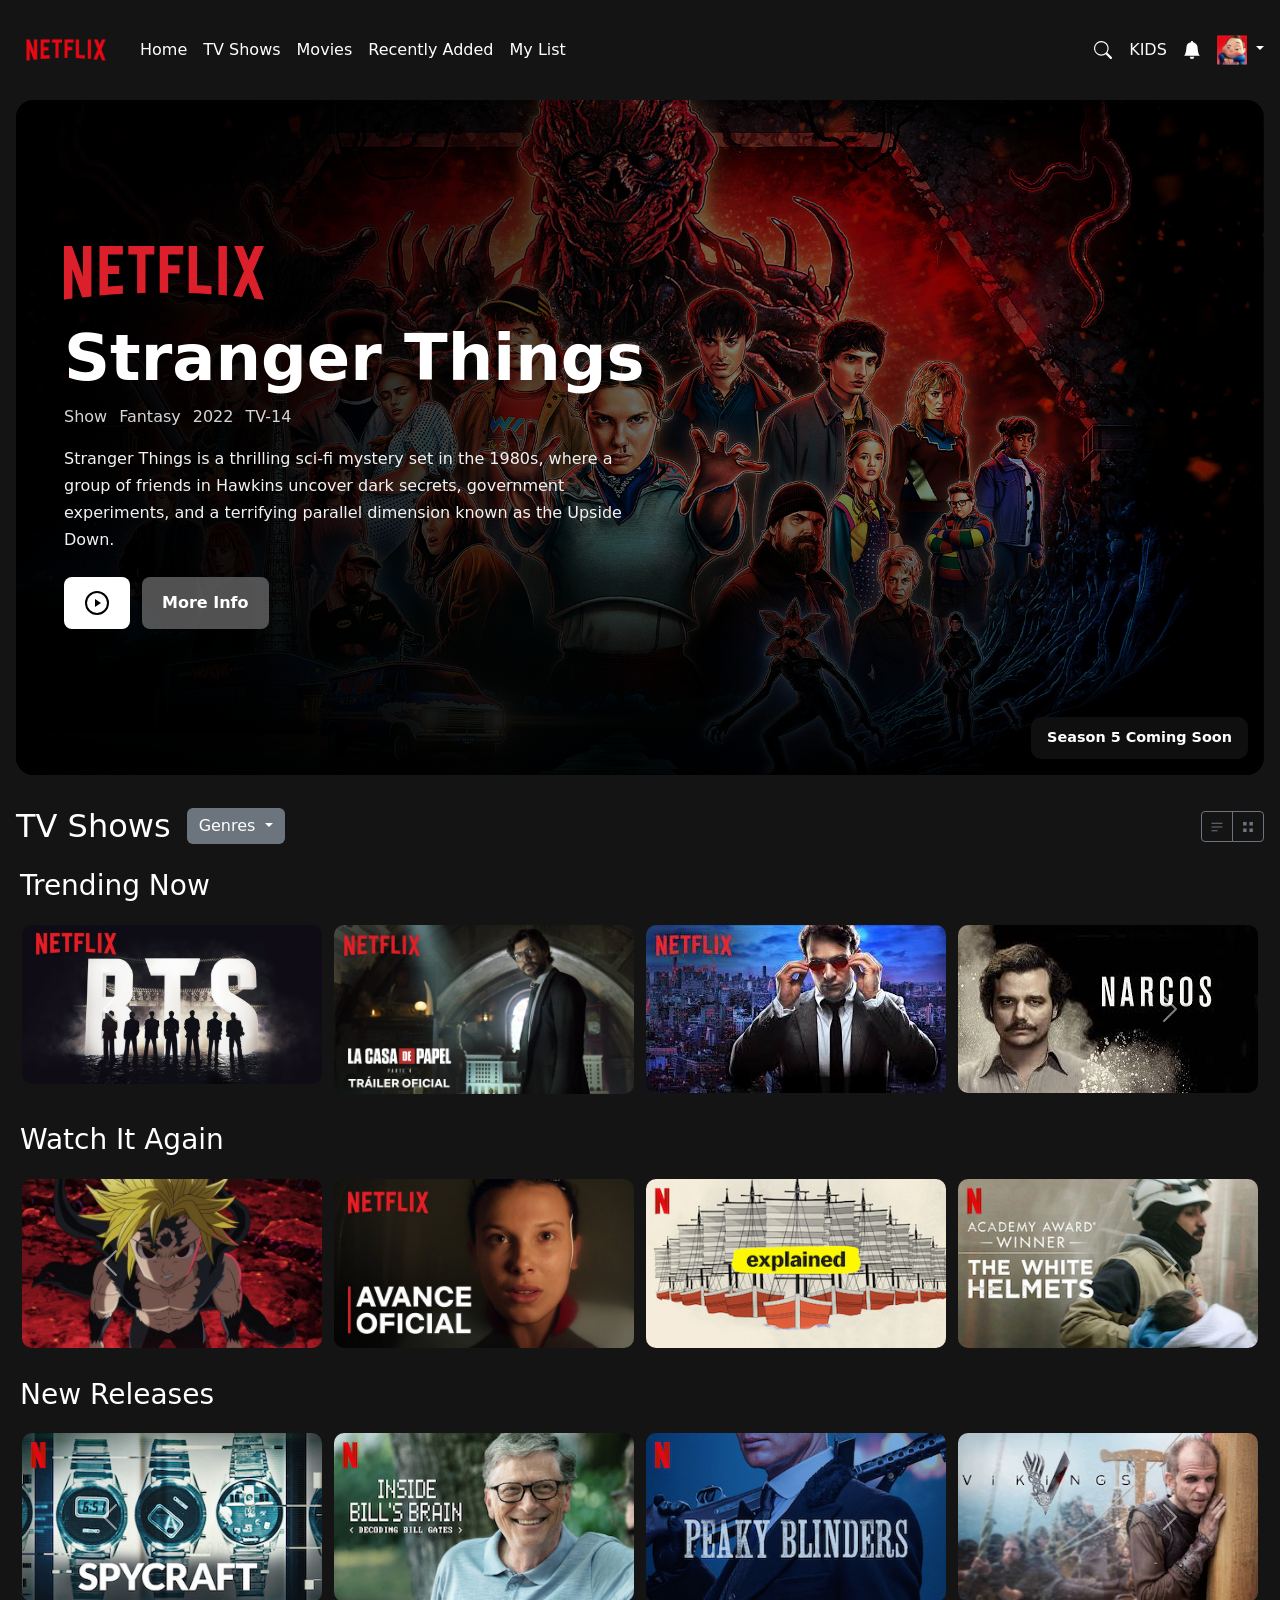
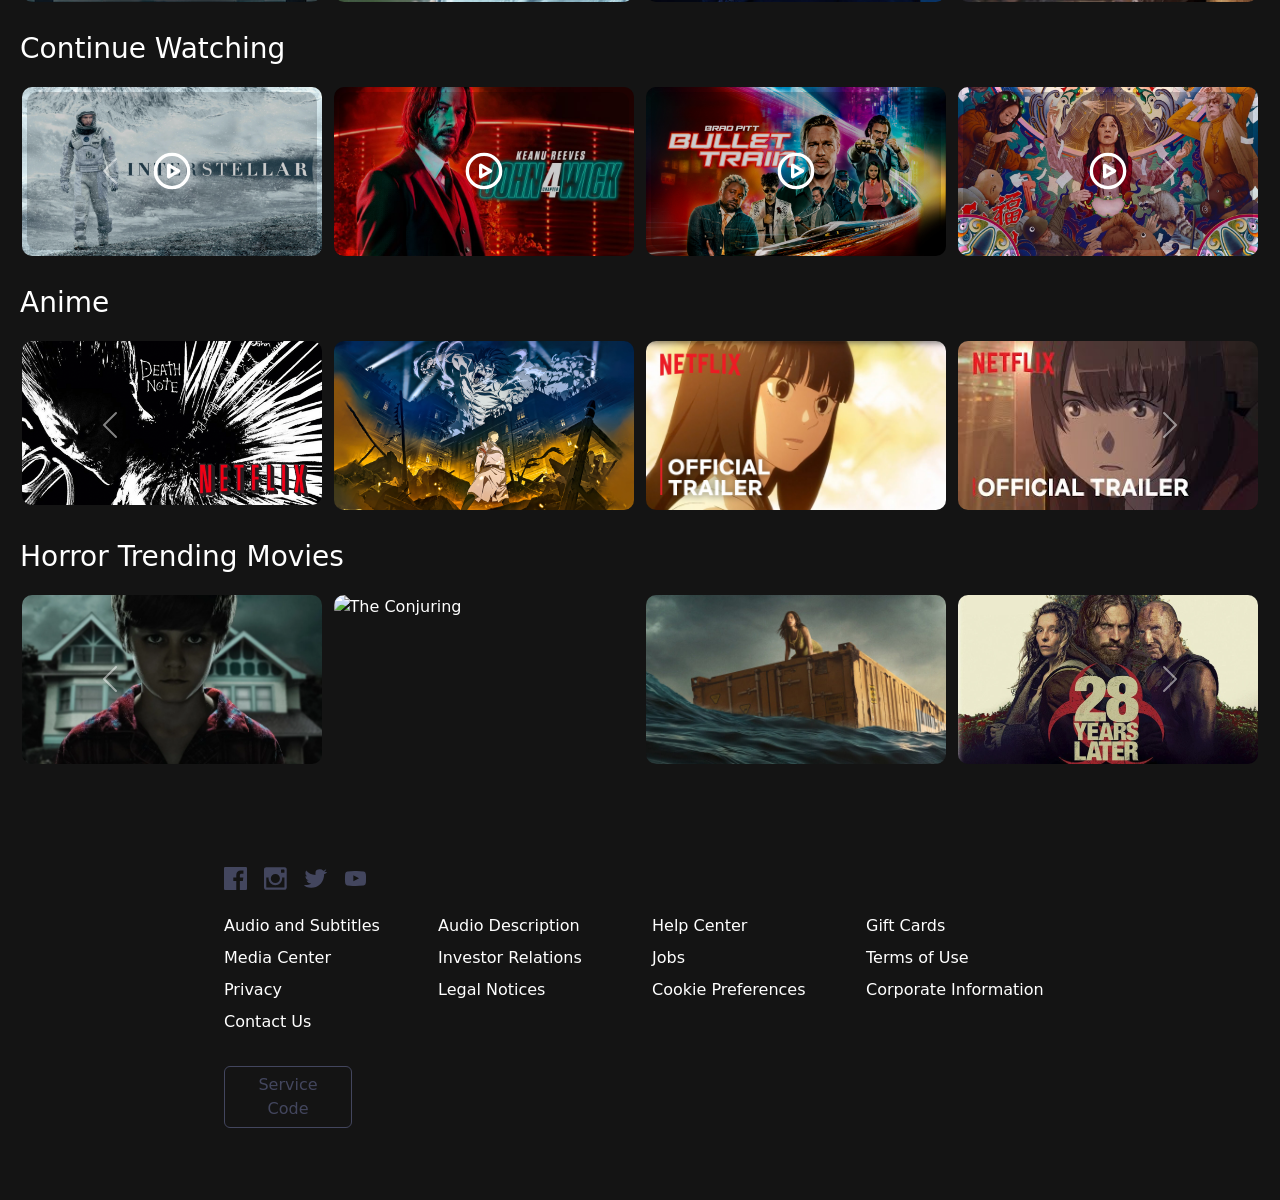
==== commit 97da7f54: "Page finished" ====
--- a/index.html
+++ b/index.html
@@ -4,6 +4,7 @@
     <meta charset="utf-8" />
     <meta name="viewport" content="width=device-width, initial-scale=1" />
     <title>Netflix Clone</title>
+
     <link
       href="https://cdn.jsdelivr.net/npm/bootstrap@5.3.8/dist/css/bootstrap.min.css"
       rel="stylesheet"
@@ -11,17 +12,22 @@
       crossorigin="anonymous"
     />
     <link rel="stylesheet" href="./css/styles.css" />
+
+
   </head>
+
   <body class="p-3">
-    <header>
+    <!-- Header -->
+    <header class="mb-3">
       <nav class="navbar navbar-expand-lg navbar-dark">
-        <div class="container-fluid">
-          <a class="navbar-brand" href="./index.html"
-            ><img
+        <div class="container-fluid px-0">
+          <a class="navbar-brand" href="./index.html">
+            <img
               src="./Netflix-assets/assets/netflix_logo.png"
-              alt="netflix-logo"
-              width="100px"
-          /></a>
+              alt="Netflix logo"
+            />
+          </a>
+
           <button
             class="navbar-toggler"
             type="button"
@@ -33,120 +39,71 @@
           >
             <span class="navbar-toggler-icon"></span>
           </button>
+
           <div class="collapse navbar-collapse" id="navbarSupportedContent">
-            <ul class="navbar-nav me-auto mb-2 mb-lg-0">
-              <li class="nav-item">
-                <!-- Barra Default Navbar -->
-                <a class="nav-link active" aria-current="page" href="#">Home</a>
-              </li>
-              <li class="nav-item">
-                <!-- Barra Default TV ShowNavbar -->
-                <a class="nav-link active" aria-current="page" href="#"
-                  >TV Shows</a
+            <ul class="navbar-nav me-auto mb-3 mb-lg-0">
+              <li class="nav-item"><a class="nav-link active" href="#">Home</a></li>
+              <li class="nav-item"><a class="nav-link active" href="#">TV Shows</a></li>
+              <li class="nav-item"><a class="nav-link active" href="#">Movies</a></li>
+              <li class="nav-item"><a class="nav-link active" href="#">Recently Added</a></li>
+              <li class="nav-item"><a class="nav-link active" href="#">My List</a></li>
+            </ul>
+
+            <div class="d-flex flex-wrap align-items-center gap-3">
+              <form class="d-flex align-items-center" role="search">
+                <button class="btn btn-outline text-light p-0" type="submit" aria-label="Search">
+                  <svg
+                    xmlns="http://www.w3.org/2000/svg"
+                    width="18"
+                    height="18"
+                    fill="currentColor"
+                    class="bi bi-search"
+                    viewBox="0 0 16 16"
+                  >
+                    <path
+                      d="M11.742 10.344a6.5 6.5 0 1 0-1.397 1.398h-.001q.044.06.098.115l3.85 3.85a1 1 0 0 0 1.415-1.414l-3.85-3.85a1 1 0 0 0-.115-.1zM12 6.5a5.5 5.5 0 1 1-11 0 5.5 5.5 0 0 1 11 0"
+                    />
+                  </svg>
+                </button>
+              </form>
+
+              <a class="nav-link active text-light p-0" href="#">KIDS</a>
+
+              <a class="nav-link active text-white p-0" href="#" aria-label="Notifications">
+                <svg
+                  xmlns="http://www.w3.org/2000/svg"
+                  width="18"
+                  height="18"
+                  fill="currentColor"
+                  class="bi bi-bell-fill"
+                  viewBox="0 0 16 16"
                 >
-              </li>
-              <li class="nav-item">
-                <!-- Barra Default Navbar -->
-                <a class="nav-link active" aria-current="page" href="#"
-                  >Movies</a
+                  <path
+                    d="M8 16a2 2 0 0 0 2-2H6a2 2 0 0 0 2 2m.995-14.901a1 1 0 1 0-1.99 0A5 5 0 0 0 3 6c0 1.098-.5 6-2 7h14c-1.5-1-2-5.902-2-7 0-2.42-1.72-4.44-4.005-4.901"
+                  />
+                </svg>
+              </a>
+
+              <div class="nav-item dropdown">
+                <a
+                  class="nav-link dropdown-toggle p-0"
+                  href="#"
+                  role="button"
+                  data-bs-toggle="dropdown"
+                  aria-expanded="false"
                 >
-              </li>
-              <li class="nav-item">
-                <!-- Barra Default Navbar -->
-                <a class="nav-link active" aria-current="page" href="#"
-                  >Recently Added</a
-                >
-              </li>
-              <li class="nav-item">
-                <!-- Barra Default My List Navbar -->
-                <a class="nav-link active" aria-current="page" href="#"
-                  >My List</a
-                >
-              </li>
-            </ul>
-            <div clas="row">
-              <!-- contenitore derecho de la barra -->
-              <div
-                class="col d-flex justify-content-between gap-3 align-items-center list-unstyled"
-              >
-                <form class="d-flex align-items-center" role="search">
-                  <!-- Bar-search -->
-                  <button class="btn btn-outline text-light" type="submit">
-                    <!-- button search -->
-                    <svg
-                      xmlns="http://www.w3.org/2000/svg"
-                      width="16"
-                      height="16"
-                      fill="currentColor"
-                      class="bi bi-search"
-                      viewBox="0 0 16 16"
-                    >
-                      <path
-                        d="M11.742 10.344a6.5 6.5 0 1 0-1.397 1.398h-.001q.044.06.098.115l3.85 3.85a1 1 0 0 0 1.415-1.414l-3.85-3.85a1 1 0 0 0-.115-.1zM12 6.5a5.5 5.5 0 1 1-11 0 5.5 5.5 0 0 1 11 0"
-                      />
-                    </svg>
-                  </button>
-                </form>
-                <li class="nav-item list-unstyled">
-                  <!-- Barra Default Kids Navbar -->
-                  <a
-                    class="nav-link active text-light"
-                    aria-current="page"
-                    href="#"
-                    >KIDS</a
-                  >
-                </li>
-                <li class="nav-item">
-                  <!-- Barra Default TV ShowNavbar -->
-                  <a
-                    class="nav-link active text-white"
-                    aria-current="page"
-                    href="#"
-                    ><svg
-                      xmlns="http://www.w3.org/2000/svg"
-                      width="16"
-                      height="16"
-                      fill="currentColor"
-                      class="bi bi-bell-fill"
-                      viewBox="0 0 16 16"
-                    >
-                      <path
-                        d="M8 16a2 2 0 0 0 2-2H6a2 2 0 0 0 2 2m.995-14.901a1 1 0 1 0-1.99 0A5 5 0 0 0 3 6c0 1.098-.5 6-2 7h14c-1.5-1-2-5.902-2-7 0-2.42-1.72-4.44-4.005-4.901"
-                      /></svg
-                  ></a>
-                </li>
-                <li class="nav-item dropdown">
-                  <!-- img user dropdown -->
-                  <a
-                    class="nav-link dropdown-toggle"
-                    href="#"
-                    role="button"
-                    data-bs-toggle="dropdown"
-                    aria-expanded="false"
-                    ><!-- Lista desplegable -->
-                    <img
-                      src="./Netflix-assets/assets/avatar.png"
-                      alt="avatar-img"
-                      width="30px"
-                    />
-                  </a>
-                  <ul class="dropdown-menu dropdown-menu-end">
-                    <li>
-                      <a class="dropdown-item" href="./settings.html"
-                        >Settings</a
-                      >
-                    </li>
-                    <li>
-                      <a class="dropdown-item" href="./userpage.html"
-                        >My Account</a
-                      >
-                    </li>
-                    <li><hr class="dropdown-divider" /></li>
-                    <li>
-                      <a class="dropdown-item" href="#">Something else here</a>
-                    </li>
-                  </ul>
-                </li>
+                  <img
+                    src="./Netflix-assets/assets/avatar.png"
+                    alt="User avatar"
+                    width="30"
+                  />
+                </a>
+                <ul class="dropdown-menu dropdown-menu-end">
+                  <li><a class="dropdown-item" href="./settings.html">Settings</a></li>
+                  <li><a class="dropdown-item" href="./userpage.html">My Account</a></li>
+                  <li><hr class="dropdown-divider" /></li>
+                  <li><a class="dropdown-item" href="#">Help Center</a></li>
+                </ul>
               </div>
             </div>
           </div>
@@ -154,14 +111,14 @@
       </nav>
     </header>
 
-    <main class="p-3">
+    <!-- Main -->
+    <main class="p-0">
+      <!-- Hero Banner -->
       <section class="hero-banner">
-        <!-- banner netflix -->
-
         <div class="hero-banner-bg">
           <img
             src="./Netflix-images/stranger-things-3840x2160-25038.jpg"
-            alt="Featured show banner"
+            alt="Stranger Things banner"
           />
         </div>
 
@@ -171,8 +128,6 @@
           <div class="hero-kicker">
             <svg
               xmlns="http://www.w3.org/2000/svg"
-              width="200"
-              height="200"
               viewBox="0 0 512 138"
             >
               <path
@@ -192,21 +147,18 @@
           </div>
 
           <p class="hero-description">
-            *Stranger Things* is a thrilling sci-fi mystery set in the 1980s,
-            where a group of friends in Hawkins uncover dark secrets, government
-            experiments, and a terrifying parallel dimension known as the Upside
-            Down. As they face powerful enemies and growing dangers, their bond
-            is put to the ultimate test. The story isn’t over yet—get ready for
-            the epic conclusion. Don’t miss Season 5, where everything changes
-            and the final battle begins.
+            Stranger Things is a thrilling sci-fi mystery set in the 1980s,
+            where a group of friends in Hawkins uncover dark secrets,
+            government experiments, and a terrifying parallel dimension known
+            as the Upside Down.
           </p>
 
           <div class="hero-actions">
             <button type="button" class="btn btn-hero-play">
               <svg
                 xmlns="http://www.w3.org/2000/svg"
-                width="30"
-                height="30"
+                width="26"
+                height="26"
                 viewBox="0 0 26 26"
               >
                 <circle
@@ -226,29 +178,29 @@
               class="btn btn-hero-info"
               data-bs-toggle="modal"
               data-bs-target="#movieModal"
-              data-title="Wednesday"
-              data-review="Smart, sarcastic and a little dead inside, Wednesday Addams investigates a murder spree while making new friends and foes at Nevermore Academy."
-              data-genre="Fantasy / Mystery"
+              data-title="Stranger Things"
+              data-review="A group of kids in Hawkins face supernatural dangers, secret government experiments and the mysterious Upside Down."
+              data-genre="Fantasy / Sci-Fi"
               data-year="2022"
-              data-image="./Netflix-images/ST-Netflix-4.jpg"
+              data-image="./Netflix-images/stranger-things-3840x2160-25038.jpg"
             >
               More Info
             </button>
           </div>
         </div>
 
-        <div class="hero-badge">Season 2 Coming Soon</div>
+        <div class="hero-badge">Season 5 Coming Soon</div>
       </section>
-      <div class="row">
-        <!-- Conteedor Carrusel -->
-        <div class="col d-flex text-light">
-          <!-- block title carrusel -->
-          <div class="col d-flex justify-content-start align-items-center">
-            <h2 class="me-3 mb-0">TV Shows</h2>
-            <div class="dropdown netflix-color">
-              <!-- dropdown list -->
+
+      <!-- Content Header -->
+      <section class="mb-4">
+        <div class="d-flex justify-content-between align-items-center flex-wrap content-topbar">
+          <div class="d-flex align-items-center flex-wrap gap-3">
+            <h2 class="mb-0">TV Shows</h2>
+
+            <div class="dropdown">
               <button
-                class="btn btn-secondary border-0 dropdown-toggle netflix-color"
+                class="btn btn-secondary border-0 dropdown-toggle"
                 type="button"
                 data-bs-toggle="dropdown"
                 aria-expanded="false"
@@ -257,1032 +209,731 @@
               </button>
               <ul class="dropdown-menu">
                 <li><a class="dropdown-item" href="#">Action</a></li>
-                <li><a class="dropdown-item" href="#">Another action</a></li>
-                <li>
-                  <a class="dropdown-item" href="#">Something else here</a>
-                </li>
+                <li><a class="dropdown-item" href="#">Fantasy</a></li>
+                <li><a class="dropdown-item" href="#">Horror</a></li>
               </ul>
             </div>
           </div>
-          <div class="container d-flex justify-content-end p-4 w-50">
-            <div class="btn-group" role="group">
-              <button type="button" class="btn btn-outline-secondary btn-sm">
-                <svg
-                  xmlns="http://www.w3.org/2000/svg"
-                  width="14"
-                  height="14"
-                  viewBox="0 0 20 20"
-                >
-                  <path
-                    fill="currentColor"
-                    d="M2 4.75A.75.75 0 0 1 2.75 4h14.5a.75.75 0 0 1 0 1.5H2.75A.75.75 0 0 1 2 4.75Zm0 10.5a.75.75 0 0 1 .75-.75h7.5a.75.75 0 0 1 0 1.5h-7.5a.75.75 0 0 1-.75-.75ZM2 10a.75.75 0 0 1 .75-.75h14.5a.75.75 0 0 1 0 1.5H2.75A.75.75 0 0 1 2 10Z"
-                  />
-                </svg>
-              </button>
-
-              <button type="button" class="btn btn-outline-secondary btn-sm">
-                <svg
-                  xmlns="http://www.w3.org/2000/svg"
-                  width="14"
-                  height="14"
-                  viewBox="0 0 20 20"
-                >
-                  <path
-                    fill="currentColor"
-                    d="M3 3h5v5H3V3zm9 0h5v5h-5V3zM3 12h5v5H3v-5zm9 0h5v5h-5v-5z"
-                  />
-                </svg>
-              </button>
-            </div>
-          </div>
-        </div>
-      </div>
-      <div class="row">
-        <div class="row text-light p-3">
-          <h3 class="me-3 mb-0s">Trending Now</h3>
-        </div>
-        <div class="col p-2">
-          <div id="carouselTrending" class="carousel slide">
-            <!-- block carousel -->
-            <div class="carousel-inner">
-              <!-- inizio carrusel -->
-              <div class="carousel-item active">
-                <!-- slide carousel x6 -->
-                <div class="row g-2">
-                  <div class="col-6 col-md-3">
-                    <!-- contenitote img -->
-                    <img
-                      src="./Netflix-images/BTS-netflix.webp"
-                      class="d-block w-100 m-2 movie-card"
-                      alt="..."
-                    />
-                  </div>
-                  <div class="col-6 col-md-3">
-                    <!-- contenitote img -->
-                    <img
-                      src="./Netflix-images/Casa-de-papel.jpg"
-                      class="d-block w-100 m-2 movie-card"
-                      alt="..."
-                    />
-                  </div>
-                  <div class="col-6 col-md-3">
-                    <!-- contenitote img -->
-                    <img
-                      src="./Netflix-images/daredevil.jpg"
-                      class="d-block w-100 m-2 movie-card"
-                      alt="..."
-                    />
-                  </div>
-                  <div class="col-6 col-md-3">
-                    <!-- contenitote img -->
-                    <img
-                      src="./Netflix-images/narcos.jpg"
-                      class="d-block w-100 m-2 movie-card"
-                      alt="..."
-                    />
-                  </div>
-                </div>
-              </div>
-              <div class="carousel-inner">
-                <!-- inizio carrusel -->
-                <div class="carousel-item">
-                  <!-- slide carousel x6 -->
-                  <div class="row g-2">
-                    <div class="col-6 col-md-3">
-                      <!-- contenitore img -->
-                      <img
-                        src="./Netflix-images/S7-3-Netlix.webp"
-                        class="d-block w-100 m-2 movie-card"
-                        alt="..."
-                      />
-                    </div>
-                    <div class="col-6 col-md-3">
-                      <!-- contenitore img -->
-                      <img
-                        src="./Netflix-images/SQ-Netflix-5.jpg"
-                        class="d-block w-100 m-2 movie-card"
-                        alt="..."
-                      />
-                    </div>
-                    <div class="col-6 col-md-3">
-                      <!-- contenitore img -->
-                      <img
-                        src="./Netflix-assets/assets/media/media12.jpg"
-                        class="d-block w-100 m-2 movie-card"
-                        alt="..."
-                      />
-                    </div>
-                    <div class="col-6 col-md-3">
-                      <!-- contenitore img -->
-                      <img
-                        src="./Netflix-assets/assets/media/media1.jpg"
-                        class="d-block w-100 m-2 movie-card"
-                        alt="..."
-                      />
-                    </div>
-                  </div>
-                </div>
-              </div>
-            </div>
-            <!-- buttons multimedia -->
-            <button
-              class="carousel-control-prev"
-              type="button"
-              data-bs-target="#carouselTrending"
-              data-bs-slide="prev"
-            >
-              <span
-                class="carousel-control-prev-icon"
-                aria-hidden="true"
-              ></span>
-              <span class="visually-hidden">Previous</span>
+
+          <div class="btn-group" role="group" aria-label="View toggle">
+            <button type="button" class="btn btn-outline-secondary btn-sm">
+              <svg
+                xmlns="http://www.w3.org/2000/svg"
+                width="14"
+                height="14"
+                viewBox="0 0 20 20"
+              >
+                <path
+                  fill="currentColor"
+                  d="M2 4.75A.75.75 0 0 1 2.75 4h14.5a.75.75 0 0 1 0 1.5H2.75A.75.75 0 0 1 2 4.75Zm0 10.5a.75.75 0 0 1 .75-.75h7.5a.75.75 0 0 1 0 1.5h-7.5a.75.75 0 0 1-.75-.75ZM2 10a.75.75 0 0 1 .75-.75h14.5a.75.75 0 0 1 0 1.5H2.75A.75.75 0 0 1 2 10Z"
+                />
+              </svg>
             </button>
-            <button
-              class="carousel-control-next"
-              type="button"
-              data-bs-target="#carouselTrending"
-              data-bs-slide="next"
-            >
-              <span
-                class="carousel-control-next-icon"
-                aria-hidden="true"
-              ></span>
-              <span class="visually-hidden">Next</span>
+
+            <button type="button" class="btn btn-outline-secondary btn-sm">
+              <svg
+                xmlns="http://www.w3.org/2000/svg"
+                width="14"
+                height="14"
+                viewBox="0 0 20 20"
+              >
+                <path
+                  fill="currentColor"
+                  d="M3 3h5v5H3V3zm9 0h5v5h-5V3zM3 12h5v5H3v-5zm9 0h5v5h-5v-5z"
+                />
+              </svg>
             </button>
           </div>
         </div>
-      </div>
-      <div class="row">
-        <div class="row text-light p-3">
-          <h3 class="me-3 mb-0s">Watch It Again</h3>
-        </div>
-        <div class="col p-2">
-          <div id="carouselAgain" class="carousel slide">
-            <!-- block carousel -->
-            <div class="carousel-inner">
-              <!-- inizio carrusel -->
-              <div class="carousel-item active">
-                <!-- slide carousel x6 -->
-                <div class="row g-2">
-                  <div class="col-6 col-md-3">
-                    <!-- contenitote img -->
-                    <img
-                      src="./Netflix-images/S7-2-Netflix.webp"
-                      class="d-block w-100 m-2 movie-card"
-                      alt="..."
-                    />
-                  </div>
-                  <div class="col-6 col-md-3">
-                    <!-- contenitote img -->
-                    <img
-                      src="./Netflix-images/ST-Netflix-4.jpg"
-                      class="d-block w-100 m-2 movie-card"
-                      alt="..."
-                    />
-                  </div>
-                  <div class="col-6 col-md-3">
-                    <!-- contenitote img -->
-                    <img
-                      src="./Netflix-assets/assets/media/media15.jpg"
-                      class="d-block w-100 m-2 movie-card"
-                      alt="..."
-                    />
-                  </div>
-                  <div class="col-6 col-md-3">
-                    <!-- contenitote img -->
-                    <img
-                      src="./Netflix-assets/assets/media/media17.jpg"
-                      class="d-block w-100 m-2 movie-card"
-                      alt="..."
-                    />
-                  </div>
-                </div>
-              </div>
-              <div class="carousel-inner">
-                <!-- inizio carrusel -->
-                <div class="carousel-item">
-                  <!-- slide carousel x6 -->
-                  <div class="row g-2">
-                    <div class="col-6 col-md-3">
-                      <!-- contenitore img -->
-                      <img
-                        src="./Netflix-assets/assets/media/media10.jpg"
-                        class="d-block w-100 m-2 movie-card"
-                        alt="..."
-                      />
-                    </div>
-                    <div class="col-6 col-md-3">
-                      <!-- contenitore img -->
-                      <img
-                        src="./Netflix-assets/assets/media/media11.jpg"
-                        class="d-block w-100 m-2 movie-card"
-                        alt="..."
-                      />
-                    </div>
-                    <div class="col-6 col-md-3">
-                      <!-- contenitore img -->
-                      <img
-                        src="./Netflix-assets/assets/media/media13.jpg"
-                        class="d-block w-100 m-2 movie-card"
-                        alt="..."
-                      />
-                    </div>
-                    <div class="col-6 col-md-3">
-                      <!-- contenitore img -->
-                      <img
-                        src="./Netflix-assets/assets/media/media14.webp"
-                        class="d-block w-100 m-2 movie-card"
-                        alt="..."
-                      />
-                    </div>
-                  </div>
-                </div>
-              </div>
-            </div>
-            <!-- buttons multimedia -->
-            <button
-              class="carousel-control-prev"
-              type="button"
-              data-bs-target="#carouselAgain"
-              data-bs-slide="prev"
-            >
-              <span
-                class="carousel-control-prev-icon"
-                aria-hidden="true"
-              ></span>
-              <span class="visually-hidden">Previous</span>
-            </button>
-            <button
-              class="carousel-control-next"
-              type="button"
-              data-bs-target="#carouselAgain"
-              data-bs-slide="next"
-            >
-              <span
-                class="carousel-control-next-icon"
-                aria-hidden="true"
-              ></span>
-              <span class="visually-hidden">Next</span>
-            </button>
-          </div>
-        </div>
-      </div>
-      <div class="row">
-        <div class="row text-light p-3">
-          <h3 class="me-3 mb-0s">New Releases</h3>
-        </div>
-        <div class="col p-2">
-          <div id="carouselNew" class="carousel slide">
-            <!-- block carousel -->
-            <div class="carousel-inner">
-              <!-- inizio carrusel -->
-              <div class="carousel-item active">
-                <!-- slide carousel x6 -->
-                <div class="row g-2">
-                  <div class="col-6 col-md-3">
-                    <!-- contenitote img -->
-                    <img
-                      src="./Netflix-assets/assets/media/media18.jpg"
-                      class="d-block w-100 m-2"
-                      alt="..."
-                    />
-                  </div>
-                  <div class="col-6 col-md-3">
-                    <!-- contenitote img -->
-                    <img
-                      src="./Netflix-assets/assets/media/media20.jpg"
-                      class="d-block w-100 m-2"
-                      alt="..."
-                    />
-                  </div>
-                  <div class="col-6 col-md-3">
-                    <!-- contenitote img -->
-                    <img
-                      src="./Netflix-assets/assets/media/media28.jpg"
-                      class="d-block w-100 m-2"
-                      alt="..."
-                    />
-                  </div>
-                  <div class="col-6 col-md-3">
-                    <!-- contenitote img -->
-                    <img
-                      src="./Netflix-assets/assets/media/media21.webp"
-                      class="d-block w-100 m-2"
-                      alt="..."
-                    />
-                  </div>
-                </div>
-              </div>
-              <div class="carousel-inner">
-                <!-- inizio carrusel -->
-                <div class="carousel-item">
-                  <!-- slide carousel x6 -->
-                  <div class="row g-2">
-                    <div class="col-6 col-md-3">
-                      <!-- contenitore img -->
-                      <img
-                        src="./Netflix-assets/assets/media/media29.jpg"
-                        class="d-block w-100 m-2"
-                        alt="..."
-                      />
-                    </div>
-                    <div class="col-6 col-md-3">
-                      <!-- contenitore img -->
-                      <img
-                        src="./Netflix-assets/assets/media/media27.jpg"
-                        class="d-block w-100 m-2"
-                        alt="..."
-                      />
-                    </div>
-                    <div class="col-6 col-md-3">
-                      <!-- contenitore img -->
-                      <img
-                        src="./Netflix-assets/assets/media/media25.webp"
-                        class="d-block w-100 m-2"
-                        alt="..."
-                      />
-                    </div>
-                    <div class="col-6 col-md-3">
-                      <!-- contenitore img -->
-                      <img
-                        src="./Netflix-assets/assets/media/media32.jpg"
-                        class="d-block w-100 m-2"
-                        alt="..."
-                      />
-                    </div>
-                  </div>
-                </div>
-              </div>
-            </div>
-            <!-- buttons multimedia -->
-            <button
-              class="carousel-control-prev"
-              type="button"
-              data-bs-target="#carouselNew"
-              data-bs-slide="prev"
-            >
-              <span
-                class="carousel-control-prev-icon"
-                aria-hidden="true"
-              ></span>
-              <span class="visually-hidden">Previous</span>
-            </button>
-            <button
-              class="carousel-control-next"
-              type="button"
-              data-bs-target="#carouselNew"
-              data-bs-slide="next"
-            >
-              <span
-                class="carousel-control-next-icon"
-                aria-hidden="true"
-              ></span>
-              <span class="visually-hidden">Next</span>
-            </button>
-          </div>
-        </div>
-      </div>
-      <div class="row">
-        <div class="row text-light p-3">
-          <h3 class="me-3 mb-0s">Continue to Watching</h3>
-          <!-- block continue to watching-->
-        </div>
-        <div class="col p-2">
-          <div id="carouselContinue" class="carousel slide">
-            <!-- block carousel -->
-            <div class="carousel-inner">
-              <!-- inizio carrusel -->
-              <div class="carousel-item active">
-                <!-- slide carousel x6 -->
-                <div class="row g-2">
-                  <div class="col-6 col-md-3 position-relative">
-                    <!-- contenitote img -->
-                    <img
-                      src="./Netflix-images/8a7dd34b09c9c25336a3d850d4c431455e1aaaf0.avif"
-                      class="d-block w-100 m-2 movie-card"
-                      alt="..."
-                    />
-                    <span
-                      class="position-absolute top-50 start-50 translate-middle"
-                    >
-                      <svg
-                        xmlns="http://www.w3.org/2000/svg"
-                        width="40"
-                        height="40"
-                        viewBox="0 0 48 48"
-                        fill="#000000"
-                      >
-                        <g
-                          fill="none"
-                          stroke="#ffffff"
-                          stroke-linejoin="round"
-                          stroke-width="4"
-                        >
-                          <path
-                            d="M24 44c11.046 0 20-8.954 20-20S35.046 4 24 4S4 12.954 4 24s8.954 20 20 20Z"
-                          />
-                          <path
-                            d="M20 24v-6.928l6 3.464L32 24l-6 3.464l-6 3.464V24Z"
-                          />
+      </section>
+
+      <!-- Trending Now -->
+      <section class="mb-4">
+        <div class="section-heading px-1">
+          <h3 class="mb-0">Trending Now</h3>
+        </div>
+
+        <div id="carouselTrending" class="carousel slide">
+          <div class="carousel-inner">
+            <div class="carousel-item active">
+              <div class="row g-2">
+                <div class="col-6 col-md-3">
+                  <img
+                    src="./Netflix-images/BTS-netflix.webp"
+                    class="movie-card"
+                    alt="BTS Universe"
+                    data-bs-toggle="modal"
+                    data-bs-target="#movieModal"
+                    data-title="BTS Universe"
+                    data-review="A music documentary full of emotion, performance and the global phenomenon behind BTS."
+                    data-genre="Documentary / Music"
+                    data-year="2024"
+                    data-image="./Netflix-images/BTS-netflix.webp"
+                  />
+                </div>
+                <div class="col-6 col-md-3">
+                  <img
+                    src="./Netflix-images/Casa-de-papel.jpg"
+                    class="movie-card"
+                    alt="La Casa de Papel"
+                    data-bs-toggle="modal"
+                    data-bs-target="#movieModal"
+                    data-title="La Casa de Papel"
+                    data-review="A criminal mastermind gathers a group of thieves for the biggest heist in Spanish history."
+                    data-genre="Crime / Thriller"
+                    data-year="2020"
+                    data-image="./Netflix-images/Casa-de-papel.jpg"
+                  />
+                </div>
+                <div class="col-6 col-md-3">
+                  <img
+                    src="./Netflix-images/daredevil.jpg"
+                    class="movie-card"
+                    alt="Daredevil"
+                    data-bs-toggle="modal"
+                    data-bs-target="#movieModal"
+                    data-title="Daredevil"
+                    data-review="A blind lawyer by day becomes a vigilante by night in Hell’s Kitchen."
+                    data-genre="Action / Superhero"
+                    data-year="2023"
+                    data-image="./Netflix-images/daredevil.jpg"
+                  />
+                </div>
+                <div class="col-6 col-md-3">
+                  <img
+                    src="./Netflix-images/narcos.jpg"
+                    class="movie-card"
+                    alt="Narcos"
+                    data-bs-toggle="modal"
+                    data-bs-target="#movieModal"
+                    data-title="Narcos"
+                    data-review="The rise and fall of Pablo Escobar and the war against the drug cartels."
+                    data-genre="Drama / Crime"
+                    data-year="2019"
+                    data-image="./Netflix-images/narcos.jpg"
+                  />
+                </div>
+              </div>
+            </div>
+
+            <div class="carousel-item">
+              <div class="row g-2">
+                <div class="col-6 col-md-3">
+                  <img
+                    src="./Netflix-images/S7-3-Netlix.webp"
+                    class="movie-card"
+                    alt="Series 7"
+                    data-bs-toggle="modal"
+                    data-bs-target="#movieModal"
+                    data-title="Series 7"
+                    data-review="An intense series with dark twists and unforgettable moments."
+                    data-genre="Thriller"
+                    data-year="2025"
+                    data-image="./Netflix-images/S7-3-Netlix.webp"
+                  />
+                </div>
+                <div class="col-6 col-md-3">
+                  <img
+                    src="./Netflix-images/SQ-Netflix-5.jpg"
+                    class="movie-card"
+                    alt="Squid Game"
+                    data-bs-toggle="modal"
+                    data-bs-target="#movieModal"
+                    data-title="Squid Game"
+                    data-review="Desperate players compete in deadly children’s games for a life-changing prize."
+                    data-genre="Thriller / Drama"
+                    data-year="2024"
+                    data-image="./Netflix-images/SQ-Netflix-5.jpg"
+                  />
+                </div>
+                <div class="col-6 col-md-3">
+                  <img
+                    src="./Netflix-assets/assets/media/media12.jpg"
+                    class="movie-card"
+                    alt="Media 12"
+                    data-bs-toggle="modal"
+                    data-bs-target="#movieModal"
+                    data-title="Media 12"
+                    data-review="A dramatic story with unexpected turns and powerful performances."
+                    data-genre="Drama"
+                    data-year="2022"
+                    data-image="./Netflix-assets/assets/media/media12.jpg"
+                  />
+                </div>
+                <div class="col-6 col-md-3">
+                  <img
+                    src="./Netflix-assets/assets/media/media1.jpg"
+                    class="movie-card"
+                    alt="Media 1"
+                    data-bs-toggle="modal"
+                    data-bs-target="#movieModal"
+                    data-title="Media 1"
+                    data-review="A heartfelt title with romance, tension and emotional conflict."
+                    data-genre="Romance"
+                    data-year="2021"
+                    data-image="./Netflix-assets/assets/media/media1.jpg"
+                  />
+                </div>
+              </div>
+            </div>
+          </div>
+
+          <button
+            class="carousel-control-prev"
+            type="button"
+            data-bs-target="#carouselTrending"
+            data-bs-slide="prev"
+          >
+            <span class="carousel-control-prev-icon" aria-hidden="true"></span>
+            <span class="visually-hidden">Previous</span>
+          </button>
+
+          <button
+            class="carousel-control-next"
+            type="button"
+            data-bs-target="#carouselTrending"
+            data-bs-slide="next"
+          >
+            <span class="carousel-control-next-icon" aria-hidden="true"></span>
+            <span class="visually-hidden">Next</span>
+          </button>
+        </div>
+      </section>
+
+      <!-- Watch It Again -->
+      <section class="mb-4">
+        <div class="section-heading px-1">
+          <h3 class="mb-0">Watch It Again</h3>
+        </div>
+
+        <div id="carouselAgain" class="carousel slide">
+          <div class="carousel-inner">
+            <div class="carousel-item active">
+              <div class="row g-2">
+                <div class="col-6 col-md-3">
+                  <img
+                    src="./Netflix-images/S7-2-Netflix.webp"
+                    class="movie-card"
+                    alt="Series 2"
+                    data-bs-toggle="modal"
+                    data-bs-target="#movieModal"
+                    data-title="Series 2"
+                    data-review="A fast-paced series full of action and suspense."
+                    data-genre="Action"
+                    data-year="2024"
+                    data-image="./Netflix-images/S7-2-Netflix.webp"
+                  />
+                </div>
+                <div class="col-6 col-md-3">
+                  <img
+                    src="./Netflix-images/ST-Netflix-4.jpg"
+                    class="movie-card"
+                    alt="Stranger Things"
+                    data-bs-toggle="modal"
+                    data-bs-target="#movieModal"
+                    data-title="Stranger Things"
+                    data-review="A supernatural mystery unfolds in Hawkins as evil grows stronger."
+                    data-genre="Sci-Fi / Horror"
+                    data-year="2025"
+                    data-image="./Netflix-images/ST-Netflix-4.jpg"
+                  />
+                </div>
+                <div class="col-6 col-md-3">
+                  <img
+                    src="./Netflix-assets/assets/media/media15.jpg"
+                    class="movie-card"
+                    alt="Media 15"
+                    data-bs-toggle="modal"
+                    data-bs-target="#movieModal"
+                    data-title="Media 15"
+                    data-review="A light and funny story perfect for a relaxed evening."
+                    data-genre="Comedy"
+                    data-year="2023"
+                    data-image="./Netflix-assets/assets/media/media15.jpg"
+                  />
+                </div>
+                <div class="col-6 col-md-3">
+                  <img
+                    src="./Netflix-assets/assets/media/media17.jpg"
+                    class="movie-card"
+                    alt="Media 17"
+                    data-bs-toggle="modal"
+                    data-bs-target="#movieModal"
+                    data-title="Media 17"
+                    data-review="Adventure, mystery and a journey full of danger."
+                    data-genre="Adventure"
+                    data-year="2022"
+                    data-image="./Netflix-assets/assets/media/media17.jpg"
+                  />
+                </div>
+              </div>
+            </div>
+
+            <div class="carousel-item">
+              <div class="row g-2">
+                <div class="col-6 col-md-3"><img src="./Netflix-assets/assets/media/media10.jpg" class="movie-card" alt="Media 10" /></div>
+                <div class="col-6 col-md-3"><img src="./Netflix-assets/assets/media/media11.jpg" class="movie-card" alt="Media 11" /></div>
+                <div class="col-6 col-md-3"><img src="./Netflix-assets/assets/media/media13.jpg" class="movie-card" alt="Media 13" /></div>
+                <div class="col-6 col-md-3"><img src="./Netflix-assets/assets/media/media14.webp" class="movie-card" alt="Media 14" /></div>
+              </div>
+            </div>
+          </div>
+
+          <button
+            class="carousel-control-prev"
+            type="button"
+            data-bs-target="#carouselAgain"
+            data-bs-slide="prev"
+          >
+            <span class="carousel-control-prev-icon" aria-hidden="true"></span>
+            <span class="visually-hidden">Previous</span>
+          </button>
+
+          <button
+            class="carousel-control-next"
+            type="button"
+            data-bs-target="#carouselAgain"
+            data-bs-slide="next"
+          >
+            <span class="carousel-control-next-icon" aria-hidden="true"></span>
+            <span class="visually-hidden">Next</span>
+          </button>
+        </div>
+      </section>
+
+      <!-- New Releases -->
+      <section class="mb-4">
+        <div class="section-heading px-1">
+          <h3 class="mb-0">New Releases</h3>
+        </div>
+
+        <div id="carouselNew" class="carousel slide">
+          <div class="carousel-inner">
+            <div class="carousel-item active">
+              <div class="row g-2">
+                <div class="col-6 col-md-3"><img src="./Netflix-assets/assets/media/media18.jpg" class="movie-card" alt="Media 18" /></div>
+                <div class="col-6 col-md-3"><img src="./Netflix-assets/assets/media/media20.jpg" class="movie-card" alt="Media 20" /></div>
+                <div class="col-6 col-md-3"><img src="./Netflix-assets/assets/media/media28.jpg" class="movie-card" alt="Media 28" /></div>
+                <div class="col-6 col-md-3"><img src="./Netflix-assets/assets/media/media21.webp" class="movie-card" alt="Media 21" /></div>
+              </div>
+            </div>
+
+            <div class="carousel-item">
+              <div class="row g-2">
+                <div class="col-6 col-md-3"><img src="./Netflix-assets/assets/media/media29.jpg" class="movie-card" alt="Media 29" /></div>
+                <div class="col-6 col-md-3"><img src="./Netflix-assets/assets/media/media27.jpg" class="movie-card" alt="Media 27" /></div>
+                <div class="col-6 col-md-3"><img src="./Netflix-assets/assets/media/media25.webp" class="movie-card" alt="Media 25" /></div>
+                <div class="col-6 col-md-3"><img src="./Netflix-assets/assets/media/media32.jpg" class="movie-card" alt="Media 32" /></div>
+              </div>
+            </div>
+          </div>
+
+          <button
+            class="carousel-control-prev"
+            type="button"
+            data-bs-target="#carouselNew"
+            data-bs-slide="prev"
+          >
+            <span class="carousel-control-prev-icon" aria-hidden="true"></span>
+            <span class="visually-hidden">Previous</span>
+          </button>
+
+          <button
+            class="carousel-control-next"
+            type="button"
+            data-bs-target="#carouselNew"
+            data-bs-slide="next"
+          >
+            <span class="carousel-control-next-icon" aria-hidden="true"></span>
+            <span class="visually-hidden">Next</span>
+          </button>
+        </div>
+      </section>
+
+      <!-- Continue Watching -->
+      <section class="mb-4">
+        <div class="section-heading px-1">
+          <h3 class="mb-0">Continue Watching</h3>
+        </div>
+
+        <div id="carouselContinue" class="carousel slide">
+          <div class="carousel-inner">
+            <div class="carousel-item active">
+              <div class="row g-2">
+                <div class="col-6 col-md-3">
+                  <div class="continue-card">
+                    <img src="./Netflix-images/8a7dd34b09c9c25336a3d850d4c431455e1aaaf0.avif" class="movie-card" alt="Continue title 1" />
+                    <span class="play-overlay">
+                      <svg xmlns="http://www.w3.org/2000/svg" width="40" height="40" viewBox="0 0 48 48" fill="#000000">
+                        <g fill="none" stroke="#ffffff" stroke-linejoin="round" stroke-width="4">
+                          <path d="M24 44c11.046 0 20-8.954 20-20S35.046 4 24 4S4 12.954 4 24s8.954 20 20 20Z" />
+                          <path d="M20 24v-6.928l6 3.464L32 24l-6 3.464l-6 3.464V24Z" />
                         </g>
                       </svg>
                     </span>
                   </div>
-                  <div class="col-6 col-md-3 position-relative">
-                    <!-- contenitote img -->
-                    <img
-                      src="./Netflix-images/18980.jpg"
-                      class="d-block w-100 m-2 movie-card"
-                      alt="..."
-                    />
-                    <span
-                      class="position-absolute top-50 start-50 translate-middle"
-                    >
-                      <svg
-                        xmlns="http://www.w3.org/2000/svg"
-                        width="40"
-                        height="40"
-                        viewBox="0 0 48 48"
-                        fill="#000000"
-                      >
-                        <g
-                          fill="none"
-                          stroke="#ffffff"
-                          stroke-linejoin="round"
-                          stroke-width="4"
-                        >
-                          <path
-                            d="M24 44c11.046 0 20-8.954 20-20S35.046 4 24 4S4 12.954 4 24s8.954 20 20 20Z"
-                          />
-                          <path
-                            d="M20 24v-6.928l6 3.464L32 24l-6 3.464l-6 3.464V24Z"
-                          />
+                </div>
+
+                <div class="col-6 col-md-3">
+                  <div class="continue-card">
+                    <img src="./Netflix-images/18980.jpg" class="movie-card" alt="Continue title 2" />
+                    <span class="play-overlay">
+                      <svg xmlns="http://www.w3.org/2000/svg" width="40" height="40" viewBox="0 0 48 48" fill="#000000">
+                        <g fill="none" stroke="#ffffff" stroke-linejoin="round" stroke-width="4">
+                          <path d="M24 44c11.046 0 20-8.954 20-20S35.046 4 24 4S4 12.954 4 24s8.954 20 20 20Z" />
+                          <path d="M20 24v-6.928l6 3.464L32 24l-6 3.464l-6 3.464V24Z" />
                         </g>
                       </svg>
                     </span>
                   </div>
-                  <div class="col-6 col-md-3 position-relative">
-                    <!-- contenitote img -->
-                    <img
-                      src="./Netflix-images/DP_6702630_BulletTrain_CoverArt_3840x2160_US_2000x1125_thumbnail.jpg"
-                      class="d-block w-100 m-2 movie-card"
-                      alt="..."
-                    />
-                    <span
-                      class="position-absolute top-50 start-50 translate-middle"
-                    >
-                      <svg
-                        xmlns="http://www.w3.org/2000/svg"
-                        width="40"
-                        height="40"
-                        viewBox="0 0 48 48"
-                        fill="#000000"
-                      >
-                        <g
-                          fill="none"
-                          stroke="#ffffff"
-                          stroke-linejoin="round"
-                          stroke-width="4"
-                        >
-                          <path
-                            d="M24 44c11.046 0 20-8.954 20-20S35.046 4 24 4S4 12.954 4 24s8.954 20 20 20Z"
-                          />
-                          <path
-                            d="M20 24v-6.928l6 3.464L32 24l-6 3.464l-6 3.464V24Z"
-                          />
+                </div>
+
+                <div class="col-6 col-md-3">
+                  <div class="continue-card">
+                    <img src="./Netflix-images/DP_6702630_BulletTrain_CoverArt_3840x2160_US_2000x1125_thumbnail.jpg" class="movie-card" alt="Continue title 3" />
+                    <span class="play-overlay">
+                      <svg xmlns="http://www.w3.org/2000/svg" width="40" height="40" viewBox="0 0 48 48" fill="#000000">
+                        <g fill="none" stroke="#ffffff" stroke-linejoin="round" stroke-width="4">
+                          <path d="M24 44c11.046 0 20-8.954 20-20S35.046 4 24 4S4 12.954 4 24s8.954 20 20 20Z" />
+                          <path d="M20 24v-6.928l6 3.464L32 24l-6 3.464l-6 3.464V24Z" />
                         </g>
                       </svg>
                     </span>
                   </div>
-                  <div class="col-6 col-md-3 position-relative">
-                    <!-- contenitote img -->
-                    <img
-                      src="./Netflix-images/Everything Everywhere All at Once.webp"
-                      class="d-block w-100 m-2 movie-card"
-                      alt="..."
-                    />
-                    <span
-                      class="position-absolute top-50 start-50 translate-middle"
-                    >
-                      <svg
-                        xmlns="http://www.w3.org/2000/svg"
-                        width="40"
-                        height="40"
-                        viewBox="0 0 48 48"
-                        fill="#000000"
-                      >
-                        <g
-                          fill="none"
-                          stroke="#ffffff"
-                          stroke-linejoin="round"
-                          stroke-width="4"
-                        >
-                          <path
-                            d="M24 44c11.046 0 20-8.954 20-20S35.046 4 24 4S4 12.954 4 24s8.954 20 20 20Z"
-                          />
-                          <path
-                            d="M20 24v-6.928l6 3.464L32 24l-6 3.464l-6 3.464V24Z"
-                          />
+                </div>
+
+                <div class="col-6 col-md-3">
+                  <div class="continue-card">
+                    <img src="./Netflix-images/Everything Everywhere All at Once.webp" class="movie-card" alt="Continue title 4" />
+                    <span class="play-overlay">
+                      <svg xmlns="http://www.w3.org/2000/svg" width="40" height="40" viewBox="0 0 48 48" fill="#000000">
+                        <g fill="none" stroke="#ffffff" stroke-linejoin="round" stroke-width="4">
+                          <path d="M24 44c11.046 0 20-8.954 20-20S35.046 4 24 4S4 12.954 4 24s8.954 20 20 20Z" />
+                          <path d="M20 24v-6.928l6 3.464L32 24l-6 3.464l-6 3.464V24Z" />
                         </g>
                       </svg>
                     </span>
                   </div>
                 </div>
               </div>
-              <div class="carousel-inner">
-                <!-- inizio carrusel -->
-                <div class="carousel-item">
-                  <!-- slide carousel x6 -->
-                  <div class="row g-2">
-                    <div class="col-6 col-md-3 position-relative">
-                      <!-- contenitore img -->
-                      <img
-                        src="./Netflix-images/flm-netflix.jpg"
-                        class="d-block w-100 m-2 movie-card"
-                        alt="..."
-                      />
-                      <span
-                        class="position-absolute top-50 start-50 translate-middle"
-                      >
-                        <svg
-                          xmlns="http://www.w3.org/2000/svg"
-                          width="40"
-                          height="40"
-                          viewBox="0 0 48 48"
-                          fill="#000000"
-                        >
-                          <g
-                            fill="none"
-                            stroke="#ffffff"
-                            stroke-linejoin="round"
-                            stroke-width="4"
-                          >
-                            <path
-                              d="M24 44c11.046 0 20-8.954 20-20S35.046 4 24 4S4 12.954 4 24s8.954 20 20 20Z"
-                            />
-                            <path
-                              d="M20 24v-6.928l6 3.464L32 24l-6 3.464l-6 3.464V24Z"
-                            />
-                          </g>
-                        </svg>
-                      </span>
-                    </div>
-                    <div class="col-6 col-md-3 position-relative">
-                      <!-- contenitore img -->
-                      <img
-                        src="./Netflix-images/theconjuring.jpg"
-                        class="d-block w-100 m-2 movie-card"
-                        alt="..."
-                      />
-                      <span
-                        class="position-absolute top-50 start-50 translate-middle"
-                      >
-                        <svg
-                          xmlns="http://www.w3.org/2000/svg"
-                          width="40"
-                          height="40"
-                          viewBox="0 0 48 48"
-                          fill="#000000"
-                        >
-                          <g
-                            fill="none"
-                            stroke="#ffffff"
-                            stroke-linejoin="round"
-                            stroke-width="4"
-                          >
-                            <path
-                              d="M24 44c11.046 0 20-8.954 20-20S35.046 4 24 4S4 12.954 4 24s8.954 20 20 20Z"
-                            />
-                            <path
-                              d="M20 24v-6.928l6 3.464L32 24l-6 3.464l-6 3.464V24Z"
-                            />
-                          </g>
-                        </svg>
-                      </span>
-                    </div>
-                    <div class="col-6 col-md-3 position-relative">
-                      <!-- contenitore img -->
-                      <img
-                        src="./Netflix-assets/assets/media/media8.webp"
-                        class="d-block w-100 m-2 movie-card"
-                        alt="..."
-                      />
-                      <span
-                        class="position-absolute top-50 start-50 translate-middle"
-                      >
-                        <svg
-                          xmlns="http://www.w3.org/2000/svg"
-                          width="40"
-                          height="40"
-                          viewBox="0 0 48 48"
-                          fill="#000000"
-                        >
-                          <g
-                            fill="none"
-                            stroke="#ffffff"
-                            stroke-linejoin="round"
-                            stroke-width="4"
-                          >
-                            <path
-                              d="M24 44c11.046 0 20-8.954 20-20S35.046 4 24 4S4 12.954 4 24s8.954 20 20 20Z"
-                            />
-                            <path
-                              d="M20 24v-6.928l6 3.464L32 24l-6 3.464l-6 3.464V24Z"
-                            />
-                          </g>
-                        </svg>
-                      </span>
-                    </div>
-                    <div class="col-6 col-md-3 position-relative">
-                      <!-- contenitore img -->
-                      <img
-                        src="./Netflix-images/death-note-recensione.png"
-                        class="d-block w-100 m-2 movie-card"
-                        alt="..."
-                      />
-                      <span
-                        class="position-absolute top-50 start-50 translate-middle"
-                      >
-                        <svg
-                          xmlns="http://www.w3.org/2000/svg"
-                          width="40"
-                          height="40"
-                          viewBox="0 0 48 48"
-                          fill="#000000"
-                        >
-                          <g
-                            fill="none"
-                            stroke="#ffffff"
-                            stroke-linejoin="round"
-                            stroke-width="4"
-                          >
-                            <path
-                              d="M24 44c11.046 0 20-8.954 20-20S35.046 4 24 4S4 12.954 4 24s8.954 20 20 20Z"
-                            />
-                            <path
-                              d="M20 24v-6.928l6 3.464L32 24l-6 3.464l-6 3.464V24Z"
-                            />
-                          </g>
-                        </svg>
-                      </span>
-                    </div>
-                  </div>
-                </div>
-              </div>
-            </div>
-            <!-- buttons multimedia -->
-            <button
-              class="carousel-control-prev"
-              type="button"
-              data-bs-target="#carouselContinue"
-              data-bs-slide="prev"
-            >
-              <span
-                class="carousel-control-prev-icon"
-                aria-hidden="true"
-              ></span>
-              <span class="visually-hidden">Previous</span>
+            </div>
+
+            <div class="carousel-item">
+              <div class="row g-2">
+                <div class="col-6 col-md-3">
+                  <div class="continue-card">
+                    <img src="./Netflix-images/flm-netflix.jpg" class="movie-card" alt="Continue title 5" />
+                    <span class="play-overlay">
+                      <svg xmlns="http://www.w3.org/2000/svg" width="40" height="40" viewBox="0 0 48 48" fill="#000000">
+                        <g fill="none" stroke="#ffffff" stroke-linejoin="round" stroke-width="4">
+                          <path d="M24 44c11.046 0 20-8.954 20-20S35.046 4 24 4S4 12.954 4 24s8.954 20 20 20Z" />
+                          <path d="M20 24v-6.928l6 3.464L32 24l-6 3.464l-6 3.464V24Z" />
+                        </g>
+                      </svg>
+                    </span>
+                  </div>
+                </div>
+
+                <div class="col-6 col-md-3">
+                  <div class="continue-card">
+                    <img src="./Netflix-images/theconjuring.jpg" class="movie-card" alt="Continue title 6" />
+                    <span class="play-overlay">
+                      <svg xmlns="http://www.w3.org/2000/svg" width="40" height="40" viewBox="0 0 48 48" fill="#000000">
+                        <g fill="none" stroke="#ffffff" stroke-linejoin="round" stroke-width="4">
+                          <path d="M24 44c11.046 0 20-8.954 20-20S35.046 4 24 4S4 12.954 4 24s8.954 20 20 20Z" />
+                          <path d="M20 24v-6.928l6 3.464L32 24l-6 3.464l-6 3.464V24Z" />
+                        </g>
+                      </svg>
+                    </span>
+                  </div>
+                </div>
+
+                <div class="col-6 col-md-3">
+                  <div class="continue-card">
+                    <img src="./Netflix-assets/assets/media/media8.webp" class="movie-card" alt="Continue title 7" />
+                    <span class="play-overlay">
+                      <svg xmlns="http://www.w3.org/2000/svg" width="40" height="40" viewBox="0 0 48 48" fill="#000000">
+                        <g fill="none" stroke="#ffffff" stroke-linejoin="round" stroke-width="4">
+                          <path d="M24 44c11.046 0 20-8.954 20-20S35.046 4 24 4S4 12.954 4 24s8.954 20 20 20Z" />
+                          <path d="M20 24v-6.928l6 3.464L32 24l-6 3.464l-6 3.464V24Z" />
+                        </g>
+                      </svg>
+                    </span>
+                  </div>
+                </div>
+
+                <div class="col-6 col-md-3">
+                  <div class="continue-card">
+                    <img src="./Netflix-images/death-note-recensione.png" class="movie-card" alt="Continue title 8" />
+                    <span class="play-overlay">
+                      <svg xmlns="http://www.w3.org/2000/svg" width="40" height="40" viewBox="0 0 48 48" fill="#000000">
+                        <g fill="none" stroke="#ffffff" stroke-linejoin="round" stroke-width="4">
+                          <path d="M24 44c11.046 0 20-8.954 20-20S35.046 4 24 4S4 12.954 4 24s8.954 20 20 20Z" />
+                          <path d="M20 24v-6.928l6 3.464L32 24l-6 3.464l-6 3.464V24Z" />
+                        </g>
+                      </svg>
+                    </span>
+                  </div>
+                </div>
+              </div>
+            </div>
+          </div>
+
+          <button
+            class="carousel-control-prev"
+            type="button"
+            data-bs-target="#carouselContinue"
+            data-bs-slide="prev"
+          >
+            <span class="carousel-control-prev-icon" aria-hidden="true"></span>
+            <span class="visually-hidden">Previous</span>
+          </button>
+
+          <button
+            class="carousel-control-next"
+            type="button"
+            data-bs-target="#carouselContinue"
+            data-bs-slide="next"
+          >
+            <span class="carousel-control-next-icon" aria-hidden="true"></span>
+            <span class="visually-hidden">Next</span>
+          </button>
+        </div>
+      </section>
+
+      <!-- Anime -->
+      <section class="mb-4">
+        <div class="section-heading px-1">
+          <h3 class="mb-0">Anime</h3>
+        </div>
+
+        <div id="carouselAnime" class="carousel slide">
+          <div class="carousel-inner">
+            <div class="carousel-item active">
+              <div class="row g-2">
+                <div class="col-6 col-md-3"><img src="./Netflix-images/death-note-recensione.png" class="movie-card" alt="Death Note" /></div>
+                <div class="col-6 col-md-3"><img src="./Netflix-images/SNK-Netflix.jpg" class="movie-card" alt="Attack on Titan" /></div>
+                <div class="col-6 col-md-3"><img src="./Netflix-images/maxresdefault.jpg" class="movie-card" alt="Anime 3" /></div>
+                <div class="col-6 col-md-3"><img src="./Netflix-images/mqdefault.jpg" class="movie-card" alt="Anime 4" /></div>
+              </div>
+            </div>
+
+            <div class="carousel-item">
+              <div class="row g-2">
+                <div class="col-6 col-md-3"><img src="./Netflix-images/S7-Netflix.jpg" class="movie-card" alt="Anime 5" /></div>
+                <div class="col-6 col-md-3"><img src="./Netflix-images/netflix-anime.jpg" class="movie-card" alt="Anime 6" /></div>
+                <div class="col-6 col-md-3"><img src="./Netflix-images/hq720 (1).jpg" class="movie-card" alt="Anime 7" /></div>
+                <div class="col-6 col-md-3"><img src="./Netflix-images/JJKNetlflix.jpg" class="movie-card" alt="Jujutsu Kaisen" /></div>
+              </div>
+            </div>
+          </div>
+
+          <button
+            class="carousel-control-prev"
+            type="button"
+            data-bs-target="#carouselAnime"
+            data-bs-slide="prev"
+          >
+            <span class="carousel-control-prev-icon" aria-hidden="true"></span>
+            <span class="visually-hidden">Previous</span>
+          </button>
+
+          <button
+            class="carousel-control-next"
+            type="button"
+            data-bs-target="#carouselAnime"
+            data-bs-slide="next"
+          >
+            <span class="carousel-control-next-icon" aria-hidden="true"></span>
+            <span class="visually-hidden">Next</span>
+          </button>
+        </div>
+      </section>
+
+      <!-- Horror Trending Movies -->
+      <section class="mb-5">
+        <div class="section-heading px-1">
+          <h3 class="mb-0">Horror Trending Movies</h3>
+        </div>
+
+        <div id="carouselHorror" class="carousel slide">
+          <div class="carousel-inner">
+            <div class="carousel-item active">
+              <div class="row g-2">
+                <div class="col-6 col-md-3"><img src="./Netflix-images/insidiuos.webp" class="movie-card" alt="Insidious" /></div>
+                <div class="col-6 col-md-3"><img src="./Netflix-images/theconjuring.jpg" class="movie-card" alt="The Conjuring" /></div>
+                <div class="col-6 col-md-3"><img src="./Netflix-images/nowhere-netflix.jpg" class="movie-card" alt="Nowhere" /></div>
+                <div class="col-6 col-md-3"><img src="./Netflix-images/28-years-later.webp" class="movie-card" alt="28 Years Later" /></div>
+              </div>
+            </div>
+
+            <div class="carousel-item">
+              <div class="row g-2">
+                <div class="col-6 col-md-3"><img src="./Netflix-assets/assets/media/media29.jpg" class="movie-card" alt="Media 29" /></div>
+                <div class="col-6 col-md-3"><img src="./Netflix-assets/assets/media/media27.jpg" class="movie-card" alt="Media 27" /></div>
+                <div class="col-6 col-md-3"><img src="./Netflix-assets/assets/media/media25.webp" class="movie-card" alt="Media 25" /></div>
+                <div class="col-6 col-md-3"><img src="./Netflix-assets/assets/media/media32.jpg" class="movie-card" alt="Media 32" /></div>
+              </div>
+            </div>
+          </div>
+
+          <button
+            class="carousel-control-prev"
+            type="button"
+            data-bs-target="#carouselHorror"
+            data-bs-slide="prev"
+          >
+            <span class="carousel-control-prev-icon" aria-hidden="true"></span>
+            <span class="visually-hidden">Previous</span>
+          </button>
+
+          <button
+            class="carousel-control-next"
+            type="button"
+            data-bs-target="#carouselHorror"
+            data-bs-slide="next"
+          >
+            <span class="carousel-control-next-icon" aria-hidden="true"></span>
+            <span class="visually-hidden">Next</span>
+          </button>
+        </div>
+      </section>
+    </main>
+
+    <!-- Footer -->
+    <footer class="p-5">
+      <div class="row mb-4">
+        <div class="col social-icons">
+          <svg xmlns="http://www.w3.org/2000/svg" width="23" height="23" viewBox="0 0 20 20">
+            <path fill="#43465e" fill-rule="evenodd" d="M18.896 0H1.104C.494 0 0 .494 0 1.104v17.792C0 19.506.494 20 1.104 20h9.578v-7.745H8.076V9.237h2.606V7.01c0-2.584 1.578-3.99 3.883-3.99c1.104 0 2.052.082 2.329.119v2.7h-1.598c-1.254 0-1.496.596-1.496 1.47v1.927h2.989l-.39 3.018h-2.6V20h5.097c.61 0 1.104-.494 1.104-1.104V1.104C20 .494 19.506 0 18.896 0Z" />
+          </svg>
+          <svg xmlns="http://www.w3.org/2000/svg" width="23" height="23" viewBox="0 0 432 432">
+            <path fill="#43465e" d="M384 99V56q0-11-11-11h-42q-11 0-11 11v43q0 10 11 10h42q11 0 11-10zM53 387h320q11 0 11-11V195h-45q2 12 2 21q0 53-37.5 90.5T213 344t-90.5-37.5T85 216q0-11 2-21H43v181q0 11 10 11zm160.5-256q-35.5 0-60.5 25t-25 60t25 60t60.5 25t60.5-25t25-60t-25-60t-60.5-25zM384 3q18 0 30.5 12.5T427 45v342q0 17-12.5 29.5T384 429H43q-18 0-30.5-12.5T0 387V45q0-17 12.5-29.5T43 3h341z" />
+          </svg>
+          <svg xmlns="http://www.w3.org/2000/svg" width="23" height="23" viewBox="0 0 1024 832">
+            <path fill="#43465e" d="M1024 128q-91 0-121 4q58-35 89-132q-9 6-29.5 19t-33 20.5T898 55t-36 11Q800 0 709 0q-92 0-144.5 38.5T512 160q0 4-1 27t-1 42.5t2 26.5q-134-7-237-53T96 64q-32 55-32 96q0 57 16 94.5t56 64.5q-40 1-72 1q0 152 146 181q-27 8-56 8q-20 0-39-4q19 61 76.5 97.5T320 640q-23 23-54 37t-71 19.5t-65 6.5t-66 1q-4 0-29 1.5T0 706q27 52 110.5 89T322 832q112 0 207.5-36.5t162-97.5T805 558t69-164t22-170q0-3 9.5-5.5T930 211t31.5-13.5t34-26.5t28.5-43z" />
+          </svg>
+          <svg xmlns="http://www.w3.org/2000/svg" width="23" height="23" viewBox="0 0 24 24">
+            <path fill="#43465e" d="M23 9.71a8.5 8.5 0 0 0-.91-4.13a2.92 2.92 0 0 0-1.72-1A78.36 78.36 0 0 0 12 4.27a78.45 78.45 0 0 0-8.34.3a2.87 2.87 0 0 0-1.46.74c-.9.83-1 2.25-1.1 3.45a48.29 48.29 0 0 0 0 6.48a9.55 9.55 0 0 0 .3 2a3.14 3.14 0 0 0 .71 1.36a2.86 2.86 0 0 0 1.49.78a45.18 45.18 0 0 0 6.5.33c3.5.05 6.57 0 10.2-.28a2.88 2.88 0 0 0 1.53-.78a2.49 2.49 0 0 0 .61-1a10.58 10.58 0 0 0 .52-3.4c.04-.56.04-3.94.04-4.54ZM9.74 14.85V8.66l5.92 3.11c-1.66.92-3.85 1.96-5.92 3.08Z" />
+          </svg>
+        </div>
+      </div>
+
+      <div class="row footer-links">
+        <div class="col-6 col-md-3 d-flex flex-column">
+          <span>Audio and Subtitles</span>
+          <span>Media Center</span>
+          <span>Privacy</span>
+          <span>Contact Us</span>
+        </div>
+        <div class="col-6 col-md-3 d-flex flex-column">
+          <span>Audio Description</span>
+          <span>Investor Relations</span>
+          <span>Legal Notices</span>
+        </div>
+        <div class="col-6 col-md-3 d-flex flex-column">
+          <span>Help Center</span>
+          <span>Jobs</span>
+          <span>Cookie Preferences</span>
+        </div>
+        <div class="col-6 col-md-3 d-flex flex-column">
+          <span>Gift Cards</span>
+          <span>Terms of Use</span>
+          <span>Corporate Information</span>
+        </div>
+      </div>
+
+      <div class="row mt-4">
+        <div class="col">
+          <a href="./userpage.html" class="text-decoration-none">
+            <button type="button" class="btn styleButton" style="width: 8em">
+              Service Code
             </button>
-            <button
-              class="carousel-control-next"
-              type="button"
-              data-bs-target="#carouselContinue"
-              data-bs-slide="next"
-            >
-              <span
-                class="carousel-control-next-icon"
-                aria-hidden="true"
-              ></span>
-              <span class="visually-hidden">Next</span>
-            </button>
-          </div>
-        </div>
-      </div>
-      <div class="row">
-        <div class="row text-light p-3">
-          <h3 class="me-3 mb-0s">Anime</h3>
-          <!-- block anime -->
-        </div>
-        <div class="col p-2">
-          <div id="carouselAnime" class="carousel slide">
-            <!-- block carousel -->
-            <div class="carousel-inner">
-              <!-- inizio carrusel -->
-              <div class="carousel-item active">
-                <!-- slide carousel x6 -->
-                <div class="row g-2">
-                  <div class="col-6 col-md-3">
-                    <!-- contenitote img -->
-                    <img
-                      src="./Netflix-images/death-note-recensione.png"
-                      class="d-block w-100 m-2 movie-card"
-                      alt="..."
-                    />
-                  </div>
-                  <div class="col-6 col-md-3">
-                    <!-- contenitote img -->
-                    <img
-                      src="./Netflix-images/SNK-Netflix.jpg"
-                      class="d-block w-100 m-2 movie-card"
-                      alt="..."
-                    />
-                  </div>
-                  <div class="col-6 col-md-3">
-                    <!-- contenitote img -->
-                    <img
-                      src="./Netflix-images/maxresdefault.jpg"
-                      class="d-block w-100 m-2 movie-card"
-                      alt="..."
-                    />
-                  </div>
-                  <div class="col-6 col-md-3">
-                    <!-- contenitote img -->
-                    <img
-                      src="./Netflix-images/mqdefault.jpg"
-                      class="d-block w-100 m-2 movie-card"
-                      alt="..."
-                    />
-                  </div>
-                </div>
-              </div>
-              <div class="carousel-inner">
-                <!-- inizio carrusel -->
-                <div class="carousel-item">
-                  <!-- slide carousel x6 -->
-                  <div class="row g-2">
-                    <div class="col-6 col-md-3">
-                      <!-- contenitore img -->
-                      <img
-                        src="./Netflix-images/S7-Netflix.jpg"
-                        class="d-block w-100 m-2 movie-card"
-                        alt="..."
-                      />
-                    </div>
-                    <div class="col-6 col-md-3">
-                      <!-- contenitore img -->
-                      <img
-                        src="./Netflix-images/netflix-anime.jpg"
-                        class="d-block w-100 m-2 movie-card"
-                        alt="..."
-                      />
-                    </div>
-                    <div class="col-6 col-md-3">
-                      <!-- contenitore img -->
-                      <img
-                        src="./Netflix-images/hq720 (1).jpg"
-                        class="d-block w-100 m-2 movie-card"
-                        alt="..."
-                      />
-                    </div>
-                    <div class="col-6 col-md-3">
-                      <!-- contenitore img -->
-                      <img
-                        src="./Netflix-images/JJKNetlflix.jpg"
-                        class="d-block w-100 m-2 movie-card"
-                        alt="..."
-                      />
-                    </div>
-                  </div>
-                </div>
-              </div>
-            </div>
-            <!-- buttons multimedia -->
-            <button
-              class="carousel-control-prev"
-              type="button"
-              data-bs-target="#carouselAnime"
-              data-bs-slide="prev"
-            >
-              <span
-                class="carousel-control-prev-icon"
-                aria-hidden="true"
-              ></span>
-              <span class="visually-hidden">Previous</span>
-            </button>
-            <button
-              class="carousel-control-next"
-              type="button"
-              data-bs-target="#carouselAnime"
-              data-bs-slide="next"
-            >
-              <span
-                class="carousel-control-next-icon"
-                aria-hidden="true"
-              ></span>
-              <span class="visually-hidden">Next</span>
-            </button>
-          </div>
-        </div>
-      </div>
-      <div class="row">
-        <div class="row text-light p-3">
-          <h3 class="me-3 mb-0s">Horror Trending Movies</h3>
-        </div>
-        <div class="col p-2">
-          <div id="carouselHorror" class="carousel slide">
-            <!-- block carousel -->
-            <div class="carousel-inner">
-              <!-- inizio carrusel -->
-              <div class="carousel-item active">
-                <!-- slide carousel x6 -->
-                <div class="row g-2">
-                  <div class="col-6 col-md-3">
-                    <!-- contenitote img -->
-                    <img
-                      src="./Netflix-images/insidiuos.webp"
-                      class="d-block w-100 m-2 movie-card"
-                      alt="..."
-                    />
-                  </div>
-                  <div class="col-6 col-md-3">
-                    <!-- contenitote img -->
-                    <img
-                      src="./Netflix-images/theconjuring.jpg"
-                      class="d-block w-100 m-2 movie-card"
-                      alt="..."
-                    />
-                  </div>
-                  <div class="col-6 col-md-3">
-                    <!-- contenitote img -->
-                    <img
-                      src="./Netflix-images/nowhere-netflix.jpg"
-                      class="d-block w-100 m-2 movie-card"
-                      alt="..."
-                    />
-                  </div>
-                  <div class="col-6 col-md-3">
-                    <!-- contenitote img -->
-                    <img
-                      src="./Netflix-images/28-years-later.webp"
-                      class="d-block w-100 m-2 movie-card"
-                      alt="..."
-                    />
-                  </div>
-                </div>
-              </div>
-              <div class="carousel-inner">
-                <!-- inizio carrusel -->
-                <div class="carousel-item">
-                  <!-- slide carousel x6 -->
-                  <div class="row g-2">
-                    <div class="col-6 col-md-3">
-                      <!-- contenitore img -->
-                      <img
-                        src="./Netflix-assets/assets/media/media29.jpg"
-                        class="d-block w-100 m-2 movie-card"
-                        alt="..."
-                      />
-                    </div>
-                    <div class="col-6 col-md-3">
-                      <!-- contenitore img -->
-                      <img
-                        src="./Netflix-assets/assets/media/media27.jpg"
-                        class="d-block w-100 m-2 movie-card"
-                        alt="..."
-                      />
-                    </div>
-                    <div class="col-6 col-md-3">
-                      <!-- contenitore img -->
-                      <img
-                        src="./Netflix-assets/assets/media/media25.webp"
-                        class="d-block w-100 m-2 movie-card"
-                        alt="..."
-                      />
-                    </div>
-                    <div class="col-6 col-md-3">
-                      <!-- contenitore img -->
-                      <img
-                        src="./Netflix-assets/assets/media/media32.jpg"
-                        class="d-block w-100 m-2 movie-card"
-                        alt="..."
-                      />
-                    </div>
-                  </div>
-                </div>
-              </div>
-            </div>
-            <!-- buttons multimedia -->
-            <button
-              class="carousel-control-prev"
-              type="button"
-              data-bs-target="#carouselHorror"
-              data-bs-slide="prev"
-            >
-              <span
-                class="carousel-control-prev-icon"
-                aria-hidden="true"
-              ></span>
-              <span class="visually-hidden">Previous</span>
-            </button>
-            <button
-              class="carousel-control-next"
-              type="button"
-              data-bs-target="#carouselHorror"
-              data-bs-slide="next"
-            >
-              <span
-                class="carousel-control-next-icon"
-                aria-hidden="true"
-              ></span>
-              <span class="visually-hidden">Next</span>
-            </button>
-          </div>
-        </div>
-      </div>
-    </main>
-
-    <footer class="p-5">
-      <div class="row">
-        <div class="col">
-          <!-- container buttons -->
-          <svg
-            xmlns="http://www.w3.org/2000/svg"
-            width="23"
-            height="23"
-            viewBox="0 0 20 20"
-          >
-            <path
-              fill="#43465e"
-              fill-rule="evenodd"
-              d="M18.896 0H1.104C.494 0 0 .494 0 1.104v17.792C0 19.506.494 20 1.104 20h9.578v-7.745H8.076V9.237h2.606V7.01c0-2.584 1.578-3.99 3.883-3.99c1.104 0 2.052.082 2.329.119v2.7h-1.598c-1.254 0-1.496.596-1.496 1.47v1.927h2.989l-.39 3.018h-2.6V20h5.097c.61 0 1.104-.494 1.104-1.104V1.104C20 .494 19.506 0 18.896 0Z"
-            />
-          </svg>
-          <svg
-            xmlns="http://www.w3.org/2000/svg"
-            width="23"
-            height="23"
-            viewBox="0 0 432 432"
-          >
-            <path
-              fill="#43465e"
-              d="M384 99V56q0-11-11-11h-42q-11 0-11 11v43q0 10 11 10h42q11 0 11-10zM53 387h320q11 0 11-11V195h-45q2 12 2 21q0 53-37.5 90.5T213 344t-90.5-37.5T85 216q0-11 2-21H43v181q0 11 10 11zm160.5-256q-35.5 0-60.5 25t-25 60t25 60t60.5 25t60.5-25t25-60t-25-60t-60.5-25zM384 3q18 0 30.5 12.5T427 45v342q0 17-12.5 29.5T384 429H43q-18 0-30.5-12.5T0 387V45q0-17 12.5-29.5T43 3h341z"
-            />
-          </svg>
-          <svg
-            xmlns="http://www.w3.org/2000/svg"
-            width="23"
-            height="23"
-            viewBox="0 0 1024 832"
-          >
-            <path
-              fill="#43465e"
-              d="M1024 128q-91 0-121 4q58-35 89-132q-9 6-29.5 19t-33 20.5T898 55t-36 11Q800 0 709 0q-92 0-144.5 38.5T512 160q0 4-1 27t-1 42.5t2 26.5q-134-7-237-53T96 64q-32 55-32 96q0 57 16 94.5t56 64.5q-40 1-72 1q0 152 146 181q-27 8-56 8q-20 0-39-4q19 61 76.5 97.5T320 640q-23 23-54 37t-71 19.5t-65 6.5t-66 1q-4 0-29 1.5T0 706q27 52 110.5 89T322 832q112 0 207.5-36.5t162-97.5T805 558t69-164t22-170q0-3 9.5-5.5T930 211t31.5-13.5t34-26.5t28.5-43z"
-            />
-          </svg>
-          <svg
-            xmlns="http://www.w3.org/2000/svg"
-            width="23"
-            height="23"
-            viewBox="0 0 24 24"
-          >
-            <path
-              fill="#43465e"
-              d="M23 9.71a8.5 8.5 0 0 0-.91-4.13a2.92 2.92 0 0 0-1.72-1A78.36 78.36 0 0 0 12 4.27a78.45 78.45 0 0 0-8.34.3a2.87 2.87 0 0 0-1.46.74c-.9.83-1 2.25-1.1 3.45a48.29 48.29 0 0 0 0 6.48a9.55 9.55 0 0 0 .3 2a3.14 3.14 0 0 0 .71 1.36a2.86 2.86 0 0 0 1.49.78a45.18 45.18 0 0 0 6.5.33c3.5.05 6.57 0 10.2-.28a2.88 2.88 0 0 0 1.53-.78a2.49 2.49 0 0 0 .61-1a10.58 10.58 0 0 0 .52-3.4c.04-.56.04-3.94.04-4.54ZM9.74 14.85V8.66l5.92 3.11c-1.66.92-3.85 1.96-5.92 3.08Z"
-            />
-          </svg>
-        </div>
-      </div>
-      <div class="row p-2 footerP">
-        <div class="container">
-          <div class="row text-netflix">
-            <!-- container info -->
-            <div class="col d-flex flex-column">
-              <span>Audio and Subtitles</span>
-              <span>Media Center</span>
-              <span>Privacy</span>
-              <span>Contact Us</span>
-            </div>
-            <div class="col d-flex flex-column">
-              <span>Audio Description</span>
-              <span>Investor Relations</span>
-              <span>Legal Notices</span>
-            </div>
-            <div class="col d-flex flex-column">
-              <span>Help Center</span>
-              <span>Jobs</span>
-              <span>Cookie Preferences</span>
-            </div>
-            <div class="col d-flex flex-column">
-              <span>Gift Cards</span>
-              <span>Terms of Us</span>
-              <span>Corporate Information</span>
-            </div>
-          </div>
-        </div>
-      </div>
-      <div class="row d-flex">
-        <a href="./userpage.html">
-          <button type="button" class="btn styleButton" style="width: 8em">
-            Service Code
-          </button>
-        </a>
+          </a>
+        </div>
       </div>
     </footer>
+
+    <!-- Movie Modal -->
+    <div
+      class="modal fade"
+      id="movieModal"
+      tabindex="-1"
+      aria-labelledby="movieModalLabel"
+      aria-hidden="true"
+    >
+      <div class="modal-dialog modal-dialog-centered modal-lg modal-fullscreen-sm-down">
+        <div class="modal-content movie-modal-content">
+          <div class="modal-body p-0">
+            <div class="row g-0">
+              <div class="col-md-5">
+                <img
+                  id="modalMovieImage"
+                  src=""
+                  alt="Movie poster"
+                  class="movie-modal-img"
+                />
+              </div>
+
+              <div class="col-md-7">
+                <div class="p-4">
+                  <div class="d-flex justify-content-between align-items-start mb-3">
+                    <h2 id="modalMovieTitle" class="mb-0">Title</h2>
+                    <button
+                      type="button"
+                      class="btn-close btn-close-white"
+                      data-bs-dismiss="modal"
+                      aria-label="Close"
+                    ></button>
+                  </div>
+
+                  <div class="movie-meta mb-3">
+                    <span id="modalMovieYear">2025</span>
+                    <span id="modalMovieGenre">Drama</span>
+                  </div>
+
+                  <p id="modalMovieReview" class="movie-description">
+                    Description
+                  </p>
+
+                  <div class="mt-4 d-flex gap-2 flex-wrap">
+                    <button class="btn btn-netflix text-white px-4">Play</button>
+                    <button class="btn btn-outline-light px-4">My List</button>
+                  </div>
+                </div>
+              </div>
+            </div>
+          </div>
+       </div>
+      </div>
+    </div>
 
     <script
       src="https://cdn.jsdelivr.net/npm/bootstrap@5.3.8/dist/js/bootstrap.bundle.min.js"
       integrity="sha384-FKyoEForCGlyvwx9Hj09JcYn3nv7wiPVlz7YYwJrWVcXK/BmnVDxM+D2scQbITxI"
       crossorigin="anonymous"
     ></script>
+
+    <script>
+      const movieModal = document.getElementById("movieModal");
+
+      movieModal.addEventListener("show.bs.modal", function (event) {
+        const trigger = event.relatedTarget;
+        if (!trigger) return;
+
+        const title = trigger.getAttribute("data-title") || "Untitled";
+        const review = trigger.getAttribute("data-review") || "No description available.";
+        const genre = trigger.getAttribute("data-genre") || "Unknown genre";
+        const year = trigger.getAttribute("data-year") || "Unknown year";
+        const image = trigger.getAttribute("data-image") || "";
+
+        document.getElementById("modalMovieTitle").textContent = title;
+        document.getElementById("modalMovieReview").textContent = review;
+        document.getElementById("modalMovieGenre").textContent = genre;
+        document.getElementById("modalMovieYear").textContent = year;
+        document.getElementById("modalMovieImage").src = image;
+        document.getElementById("modalMovieImage").alt = title;
+      });
+    </script>
   </body>
-</html>
+</html>
--- a/css/styles.css
+++ b/css/styles.css
@@ -2,9 +2,7 @@
   background-color: #221f1f;
   border: 1px solid white;
 }
-body {
-  background-color: #141414;
-}
+
 .text-netflix {
   color: #43465e;
 }
@@ -74,162 +72,474 @@
 }
 
 .movie-card:hover {
-  transform: scale(1.10);
+  transform: scale(1.1);
   box-shadow: 0 10px 25px rgba(0, 0, 0, 0.5);
 }
-  /* ===== BLOQUE HERO / BANNER PRINCIPAL ===== */
+/* ===== BLOQUE HERO / BANNER PRINCIPAL ===== */
+.hero-banner {
+  position: relative;
+  min-height: 75vh;
+  border-radius: 18px;
+  overflow: hidden;
+  display: flex;
+  align-items: center;
+  background-color: #000;
+  margin-bottom: 2rem;
+}
+
+/* ===== IMAGEN DE FONDO DEL BANNER ===== */
+.hero-banner-bg {
+  position: absolute;
+  inset: 0;
+  width: 100%;
+  height: 100%;
+}
+
+.hero-banner-bg img {
+  width: 100%;
+  height: 100%;
+  object-fit: cover;
+  display: block;
+}
+
+/* ===== CAPA OSCURA SUPERPUESTA PARA MEJORAR LA LECTURA ===== */
+.hero-banner-overlay {
+  position: absolute;
+  inset: 0;
+  background:
+    linear-gradient(
+      to right,
+      rgba(0, 0, 0, 0.88) 20%,
+      rgba(0, 0, 0, 0.35) 55%,
+      rgba(0, 0, 0, 0.15) 100%
+    ),
+    linear-gradient(
+      to top,
+      rgba(0, 0, 0, 0.75) 5%,
+      rgba(0, 0, 0, 0.15) 45%,
+      rgba(0, 0, 0, 0.3) 100%
+    );
+  z-index: 1;
+}
+
+/* ===== CONTENIDO ENCIMA DEL BANNER ===== */
+.hero-banner-content {
+  position: relative;
+  z-index: 2;
+  max-width: 600px;
+  padding: 3rem;
+  color: #fff;
+}
+
+/* ===== ETIQUETA SUPERIOR PEQUEÑA ===== */
+.hero-kicker {
+  font-size: 0.85rem;
+  text-transform: uppercase;
+  letter-spacing: 0.18rem;
+  color: #d6d6d6;
+  margin-bottom: 0.75rem;
+}
+
+/* ===== TITULO PRINCIPAL ===== */
+.hero-title {
+  font-size: clamp(2.5rem, 6vw, 5rem);
+  font-weight: 800;
+  line-height: 0.95;
+  margin-bottom: 1rem;
+}
+
+/* ===== METADATOS: GENERO, AÑO, CLASIFICACION ===== */
+.hero-meta {
+  display: flex;
+  flex-wrap: wrap;
+  gap: 0.9rem;
+  margin-bottom: 1rem;
+  color: #e3e3e3;
+  font-weight: 500;
+}
+
+/* ===== DESCRIPCION DEL BANNER ===== */
+.hero-description {
+  font-size: 1.1rem;
+  line-height: 1.6;
+  color: #f3f3f3;
+  max-width: 540px;
+  margin-bottom: 1.75rem;
+}
+
+/* ===== CONTENEDOR DE BOTONES ===== */
+.hero-actions {
+  display: flex;
+  flex-wrap: wrap;
+  gap: 0.9rem;
+}
+
+/* ===== BOTON PRINCIPAL ===== */
+.btn-hero-play {
+  background-color: #ffffff;
+  color: #000000;
+  border: none;
+  font-weight: 700;
+  padding: 0.8rem 1.5rem;
+  border-radius: 8px;
+}
+
+.btn-hero-play:hover {
+  background-color: #e6e6e6;
+  color: #000000;
+}
+
+/* ===== BOTON SECUNDARIO ===== */
+.btn-hero-info {
+  background-color: rgba(109, 109, 110, 0.75);
+  color: #ffffff;
+  border: none;
+  font-weight: 700;
+  padding: 0.8rem 1.5rem;
+  border-radius: 8px;
+}
+
+.btn-hero-info:hover {
+  background-color: rgba(109, 109, 110, 0.55);
+  color: #ffffff;
+}
+
+/* ===== ETIQUETA INFERIOR DERECHA ===== */
+.hero-badge {
+  position: absolute;
+  right: 1.25rem;
+  bottom: 1.25rem;
+  z-index: 2;
+  background-color: rgba(20, 20, 20, 0.75);
+  color: #fff;
+  padding: 0.75rem 1rem;
+  border-radius: 10px;
+  font-size: 0.95rem;
+  font-weight: 600;
+  backdrop-filter: blur(4px);
+}
+
+/* ===== AJUSTES RESPONSIVE ===== */
+@media (max-width: 768px) {
   .hero-banner {
-    position: relative;
-    min-height: 75vh;
-    border-radius: 18px;
-    overflow: hidden;
-    display: flex;
-    align-items: center;
-    background-color: #000;
-    margin-bottom: 2rem;
-  }
-
-  /* ===== IMAGEN DE FONDO DEL BANNER ===== */
-  .hero-banner-bg {
-    position: absolute;
-    inset: 0;
-    width: 100%;
-    height: 100%;
-  }
-
-  .hero-banner-bg img {
-    width: 100%;
-    height: 100%;
-    object-fit: cover;
-    display: block;
-  }
-
-  /* ===== CAPA OSCURA SUPERPUESTA PARA MEJORAR LA LECTURA ===== */
-  .hero-banner-overlay {
-    position: absolute;
-    inset: 0;
-    background:
-      linear-gradient(to right, rgba(0, 0, 0, 0.88) 20%, rgba(0, 0, 0, 0.35) 55%, rgba(0, 0, 0, 0.15) 100%),
-      linear-gradient(to top, rgba(0, 0, 0, 0.75) 5%, rgba(0, 0, 0, 0.15) 45%, rgba(0, 0, 0, 0.3) 100%);
-    z-index: 1;
-  }
-
-  /* ===== CONTENIDO ENCIMA DEL BANNER ===== */
+    min-height: 65vh;
+  }
+
   .hero-banner-content {
-    position: relative;
-    z-index: 2;
-    max-width: 600px;
-    padding: 3rem;
-    color: #fff;
-  }
-
-  /* ===== ETIQUETA SUPERIOR PEQUEÑA ===== */
-  .hero-kicker {
-    font-size: 0.85rem;
-    text-transform: uppercase;
-    letter-spacing: 0.18rem;
-    color: #d6d6d6;
-    margin-bottom: 0.75rem;
-  }
-
-  /* ===== TITULO PRINCIPAL ===== */
-  .hero-title {
-    font-size: clamp(2.5rem, 6vw, 5rem);
-    font-weight: 800;
-    line-height: 0.95;
+    padding: 2rem 1.25rem;
+    max-width: 100%;
+  }
+
+  .hero-description {
+    font-size: 1rem;
+  }
+
+  .hero-badge {
+    right: 1rem;
+    bottom: 1rem;
+    font-size: 0.8rem;
+    padding: 0.6rem 0.85rem;
+  }
+}
+
+body {
+  background-color: #141414;
+  color: #ffffff;
+}
+
+img {
+  max-width: 100%;
+  height: auto;
+}
+
+.navbar-brand img {
+  width: 100px;
+}
+
+.hero-banner {
+  position: relative;
+  min-height: 75vh;
+  border-radius: 18px;
+  overflow: hidden;
+  display: flex;
+  align-items: center;
+  margin-bottom: 2rem;
+  background-color: #000;
+}
+
+.hero-banner-bg {
+  position: absolute;
+  inset: 0;
+}
+
+.hero-banner-bg img {
+  width: 100%;
+  height: 100%;
+  object-fit: cover;
+  display: block;
+}
+
+.hero-banner-overlay {
+  position: absolute;
+  inset: 0;
+  background:
+    linear-gradient(
+      to right,
+      rgba(0, 0, 0, 0.9) 18%,
+      rgba(0, 0, 0, 0.4) 55%,
+      rgba(0, 0, 0, 0.15) 100%
+    ),
+    linear-gradient(
+      to top,
+      rgba(0, 0, 0, 0.75) 8%,
+      rgba(0, 0, 0, 0.15) 45%,
+      rgba(0, 0, 0, 0.3) 100%
+    );
+  z-index: 1;
+}
+
+.hero-banner-content {
+  position: relative;
+  z-index: 2;
+  max-width: 680px;
+  padding: 3rem;
+}
+
+.hero-kicker svg {
+  width: clamp(120px, 20vw, 200px);
+  height: auto;
+  margin-bottom: 1rem;
+}
+
+.hero-title {
+  font-size: clamp(2rem, 5vw, 4rem);
+  font-weight: 800;
+  margin-bottom: 1rem;
+}
+
+.hero-meta {
+  display: flex;
+  flex-wrap: wrap;
+  gap: 0.75rem;
+  color: #d6d6d6;
+  margin-bottom: 1rem;
+}
+
+.hero-description {
+  font-size: 1rem;
+  line-height: 1.7;
+  color: #f2f2f2;
+  max-width: 600px;
+  margin-bottom: 1.5rem;
+}
+
+.hero-actions {
+  display: flex;
+  flex-wrap: wrap;
+  gap: 0.75rem;
+}
+
+.btn-hero-play {
+  background: #fff;
+  color: #000;
+  border: none;
+  border-radius: 8px;
+  padding: 0.8rem 1.25rem;
+  font-weight: 700;
+}
+
+.btn-hero-play:hover {
+  background: #e9e9e9;
+  color: #000;
+}
+
+.btn-hero-info {
+  background: rgba(109, 109, 110, 0.75);
+  color: #fff;
+  border: none;
+  border-radius: 8px;
+  padding: 0.8rem 1.25rem;
+  font-weight: 700;
+}
+
+.btn-hero-info:hover {
+  background: rgba(109, 109, 110, 0.55);
+  color: #fff;
+}
+
+.hero-badge {
+  position: absolute;
+  right: 1rem;
+  bottom: 1rem;
+  z-index: 2;
+  background: rgba(20, 20, 20, 0.75);
+  padding: 0.65rem 1rem;
+  border-radius: 10px;
+  backdrop-filter: blur(4px);
+  font-weight: 600;
+  font-size: 0.9rem;
+}
+
+.section-heading {
+  margin-bottom: 1rem;
+}
+
+.movie-card {
+  display: block;
+  width: 100%;
+  border-radius: 10px;
+  cursor: pointer;
+  transition:
+    transform 0.3s ease,
+    box-shadow 0.3s ease;
+}
+
+.movie-card:hover {
+  transform: scale(1.03);
+  box-shadow: 0 12px 30px rgba(0, 0, 0, 0.45);
+}
+
+.carousel-item .row {
+  margin-left: 0;
+  margin-right: 0;
+}
+
+.carousel .col-6,
+.carousel .col-md-3 {
+  padding: 0.35rem;
+}
+
+.content-topbar {
+  gap: 1rem;
+}
+
+.content-topbar .btn-group {
+  flex-shrink: 0;
+}
+
+.continue-card {
+  position: relative;
+}
+
+.continue-card .play-overlay {
+  position: absolute;
+  top: 50%;
+  left: 50%;
+  transform: translate(-50%, -50%);
+  z-index: 2;
+  pointer-events: none;
+}
+
+.continue-card::after {
+  content: "";
+  position: absolute;
+  inset: 0.35rem;
+  background: rgba(0, 0, 0, 0.2);
+  border-radius: 10px;
+  pointer-events: none;
+}
+
+.movie-modal-content {
+  background-color: #181818;
+  color: #fff;
+  border-radius: 16px;
+  overflow: hidden;
+  border: 1px solid rgba(255, 255, 255, 0.08);
+}
+
+.movie-modal-img {
+  width: 100%;
+  height: 100%;
+  min-height: 320px;
+  object-fit: cover;
+}
+
+.movie-meta span {
+  display: inline-block;
+  margin-right: 0.75rem;
+  color: #b3b3b3;
+}
+
+.movie-description {
+  color: #d9d9d9;
+  line-height: 1.7;
+}
+
+.btn-netflix {
+  background-color: #e50914;
+  border: none;
+}
+
+.btn-netflix:hover {
+  background-color: #c40812;
+}
+
+.social-icons svg {
+  margin-right: 0.75rem;
+}
+
+.footer-links span {
+  margin-bottom: 0.5rem;
+  display: block;
+}
+
+@media (max-width: 991.98px) {
+  body {
+    padding: 1rem !important;
+  }
+
+  .hero-banner {
+    min-height: 65vh;
+  }
+
+  .hero-banner-content {
+    padding: 2rem;
+  }
+
+  .content-topbar {
+    flex-direction: column;
+    align-items: flex-start !important;
+  }
+}
+
+@media (max-width: 767.98px) {
+  .navbar-brand img {
+    width: 85px;
+  }
+
+  .hero-banner {
+    min-height: 60vh;
+    border-radius: 14px;
+  }
+
+  .hero-banner-content {
+    padding: 1.5rem 1.25rem;
+  }
+
+  .hero-description {
+    font-size: 0.95rem;
+  }
+
+  .hero-badge {
+    right: 0.75rem;
+    bottom: 0.75rem;
+    font-size: 0.8rem;
+  }
+
+  .section-heading h3,
+  .section-heading h2 {
+    font-size: 1.2rem;
+  }
+
+  .movie-modal-img {
+    min-height: 220px;
+  }
+
+  footer {
+    padding: 2rem 1rem !important;
+  }
+
+  .footer-links .col-6 {
     margin-bottom: 1rem;
   }
-
-  /* ===== METADATOS: GENERO, AÑO, CLASIFICACION ===== */
-  .hero-meta {
-    display: flex;
-    flex-wrap: wrap;
-    gap: 0.9rem;
-    margin-bottom: 1rem;
-    color: #e3e3e3;
-    font-weight: 500;
-  }
-
-  /* ===== DESCRIPCION DEL BANNER ===== */
-  .hero-description {
-    font-size: 1.1rem;
-    line-height: 1.6;
-    color: #f3f3f3;
-    max-width: 540px;
-    margin-bottom: 1.75rem;
-  }
-
-  /* ===== CONTENEDOR DE BOTONES ===== */
-  .hero-actions {
-    display: flex;
-    flex-wrap: wrap;
-    gap: 0.9rem;
-  }
-
-  /* ===== BOTON PRINCIPAL ===== */
-  .btn-hero-play {
-    background-color: #ffffff;
-    color: #000000;
-    border: none;
-    font-weight: 700;
-    padding: 0.8rem 1.5rem;
-    border-radius: 8px;
-  }
-
-  .btn-hero-play:hover {
-    background-color: #e6e6e6;
-    color: #000000;
-  }
-
-  /* ===== BOTON SECUNDARIO ===== */
-  .btn-hero-info {
-    background-color: rgba(109, 109, 110, 0.75);
-    color: #ffffff;
-    border: none;
-    font-weight: 700;
-    padding: 0.8rem 1.5rem;
-    border-radius: 8px;
-  }
-
-  .btn-hero-info:hover {
-    background-color: rgba(109, 109, 110, 0.55);
-    color: #ffffff;
-  }
-
-  /* ===== ETIQUETA INFERIOR DERECHA ===== */
-  .hero-badge {
-    position: absolute;
-    right: 1.25rem;
-    bottom: 1.25rem;
-    z-index: 2;
-    background-color: rgba(20, 20, 20, 0.75);
-    color: #fff;
-    padding: 0.75rem 1rem;
-    border-radius: 10px;
-    font-size: 0.95rem;
-    font-weight: 600;
-    backdrop-filter: blur(4px);
-  }
-
-  /* ===== AJUSTES RESPONSIVE ===== */
-  @media (max-width: 768px) {
-    .hero-banner {
-      min-height: 65vh;
-    }
-
-    .hero-banner-content {
-      padding: 2rem 1.25rem;
-      max-width: 100%;
-    }
-
-    .hero-description {
-      font-size: 1rem;
-    }
-
-    .hero-badge {
-      right: 1rem;
-      bottom: 1rem;
-      font-size: 0.8rem;
-      padding: 0.6rem 0.85rem;
-    }
-  }+}
